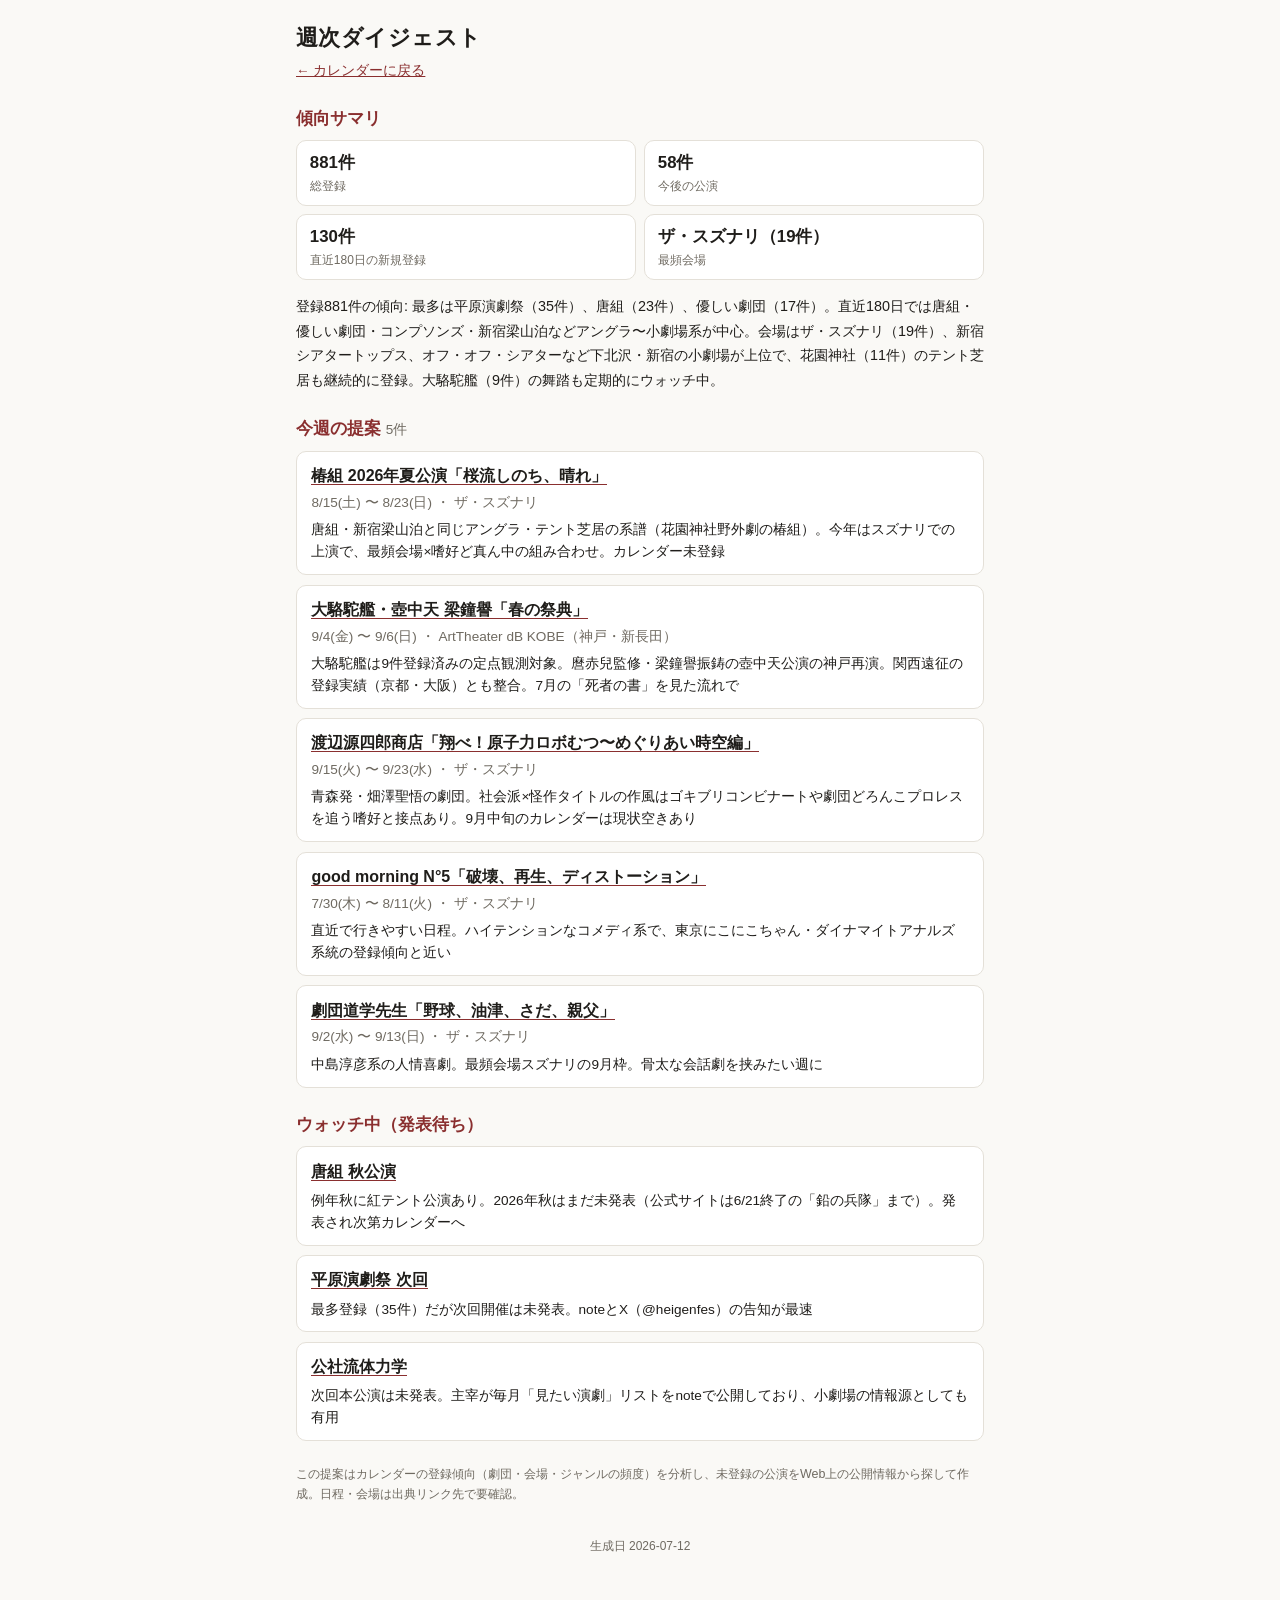
==== site/digest.html @ 4ccea57a "Add monthly grouping, maps links, company view, and first weekly digest - Upcoming list grouped by m" ====
<!DOCTYPE html>
<html lang="ja">
<head>
<meta charset="utf-8">
<meta name="viewport" content="width=device-width, initial-scale=1">
<title>週次ダイジェスト ・ 松田観劇カレンダー</title>
<link rel="stylesheet" href="assets/style.css">
</head>
<body>
<header>
  <h1>週次ダイジェスト</h1>
  <p class="subtitle"><a class="navlink" href="./">← カレンダーに戻る</a></p>
</header>

<main id="app">
  <p class="loading">読み込み中…</p>
</main>

<footer>
  <p id="meta"></p>
</footer>

<script src="assets/digest.js"></script>
</body>
</html>
---- site/assets/style.css ----
:root {
  --bg: #faf9f6;
  --fg: #1f1d1a;
  --muted: #6f6a61;
  --card: #ffffff;
  --border: #e4e0d8;
  --accent: #8a2f2f;
  --accent-soft: #f3e5e5;
}

@media (prefers-color-scheme: dark) {
  :root {
    --bg: #17161a;
    --fg: #eceae6;
    --muted: #9a958c;
    --card: #201f24;
    --border: #35333a;
    --accent: #d98d8d;
    --accent-soft: #3a2a2a;
  }
}

* { box-sizing: border-box; }

body {
  margin: 0 auto;
  max-width: 720px;
  padding: 1.25rem 1rem 3rem;
  background: var(--bg);
  color: var(--fg);
  font-family: "Hiragino Sans", "Hiragino Kaku Gothic ProN", "Noto Sans JP", sans-serif;
  line-height: 1.6;
}

header h1 {
  margin: 0;
  font-size: 1.4rem;
  letter-spacing: 0.02em;
}

.subtitle {
  margin: 0.25rem 0 1rem;
  color: var(--muted);
  font-size: 0.85rem;
}

.tabs {
  display: flex;
  gap: 0.5rem;
  margin-bottom: 0.75rem;
}

.tab {
  flex: 1;
  padding: 0.5rem 0.75rem;
  font-size: 0.95rem;
  border: 1px solid var(--border);
  border-radius: 8px;
  background: var(--card);
  color: var(--fg);
  cursor: pointer;
}

.tab.active {
  border-color: var(--accent);
  background: var(--accent-soft);
  font-weight: 600;
}

.toolbar { margin-bottom: 1rem; }

#search {
  width: 100%;
  padding: 0.55rem 0.75rem;
  font-size: 1rem;
  border: 1px solid var(--border);
  border-radius: 8px;
  background: var(--card);
  color: var(--fg);
}

h2.section {
  margin: 1.5rem 0 0.5rem;
  font-size: 1.05rem;
  color: var(--accent);
}

h3.month {
  margin: 1.1rem 0 0.45rem;
  font-size: 0.9rem;
  color: var(--muted);
  font-weight: 600;
  border-bottom: 1px solid var(--border);
  padding-bottom: 0.2rem;
}

h2.section .count {
  color: var(--muted);
  font-weight: normal;
  font-size: 0.85rem;
}

.card {
  background: var(--card);
  border: 1px solid var(--border);
  border-radius: 10px;
  padding: 0.7rem 0.9rem;
  margin-bottom: 0.6rem;
}

.card .title {
  font-weight: 600;
  font-size: 1rem;
}

.card .title a {
  color: inherit;
  text-decoration: none;
  border-bottom: 1px solid var(--accent);
}

.card .info {
  margin-top: 0.2rem;
  font-size: 0.85rem;
  color: var(--muted);
}

.badge {
  display: inline-block;
  margin-left: 0.5rem;
  padding: 0 0.45rem;
  font-size: 0.75rem;
  border-radius: 999px;
  background: var(--accent-soft);
  color: var(--accent);
  vertical-align: 0.1em;
}

.info .maploc {
  color: var(--muted);
  text-decoration: none;
  border-bottom: 1px dotted var(--muted);
}

.chip {
  display: inline-block;
  margin-left: 0.6rem;
  padding: 0 0.5rem;
  font-size: 0.75rem;
  border: 1px solid var(--border);
  border-radius: 999px;
  background: var(--bg);
  color: var(--muted);
  cursor: pointer;
}

.chip:hover {
  border-color: var(--accent);
  color: var(--accent);
}

.company-row {
  display: flex;
  justify-content: space-between;
  align-items: baseline;
  gap: 0.75rem;
  width: 100%;
  padding: 0.6rem 0.9rem;
  margin-bottom: 0.4rem;
  font-size: 0.95rem;
  text-align: left;
  border: 1px solid var(--border);
  border-radius: 10px;
  background: var(--card);
  color: var(--fg);
  cursor: pointer;
}

.company-row .name { font-weight: 600; }

.company-row .meta {
  color: var(--muted);
  font-size: 0.8rem;
  white-space: nowrap;
}

.company-head {
  display: flex;
  align-items: center;
  gap: 0.75rem;
  margin-top: 1rem;
}

.company-head h2 { margin: 0; font-size: 1.15rem; }

#back-companies {
  padding: 0.3rem 0.6rem;
  font-size: 0.8rem;
  border: 1px solid var(--border);
  border-radius: 8px;
  background: var(--card);
  color: var(--muted);
  cursor: pointer;
}

.navlink { color: var(--accent); }

.stats {
  display: flex;
  flex-wrap: wrap;
  gap: 0.5rem;
  margin-bottom: 0.75rem;
}

.stat {
  flex: 1 1 40%;
  display: flex;
  flex-direction: column;
  padding: 0.55rem 0.8rem;
  border: 1px solid var(--border);
  border-radius: 10px;
  background: var(--card);
}

.stat .v { font-weight: 700; font-size: 1.05rem; }
.stat .l { color: var(--muted); font-size: 0.75rem; }

.digest-text {
  font-size: 0.9rem;
  line-height: 1.7;
}

.card .reason {
  margin-top: 0.35rem;
  font-size: 0.85rem;
  line-height: 1.6;
}

.digest-notes {
  margin-top: 1.5rem;
  color: var(--muted);
  font-size: 0.78rem;
}

.empty, .loading {
  color: var(--muted);
  text-align: center;
  padding: 2rem 0;
}

footer {
  margin-top: 2rem;
  font-size: 0.75rem;
  color: var(--muted);
  text-align: center;
}
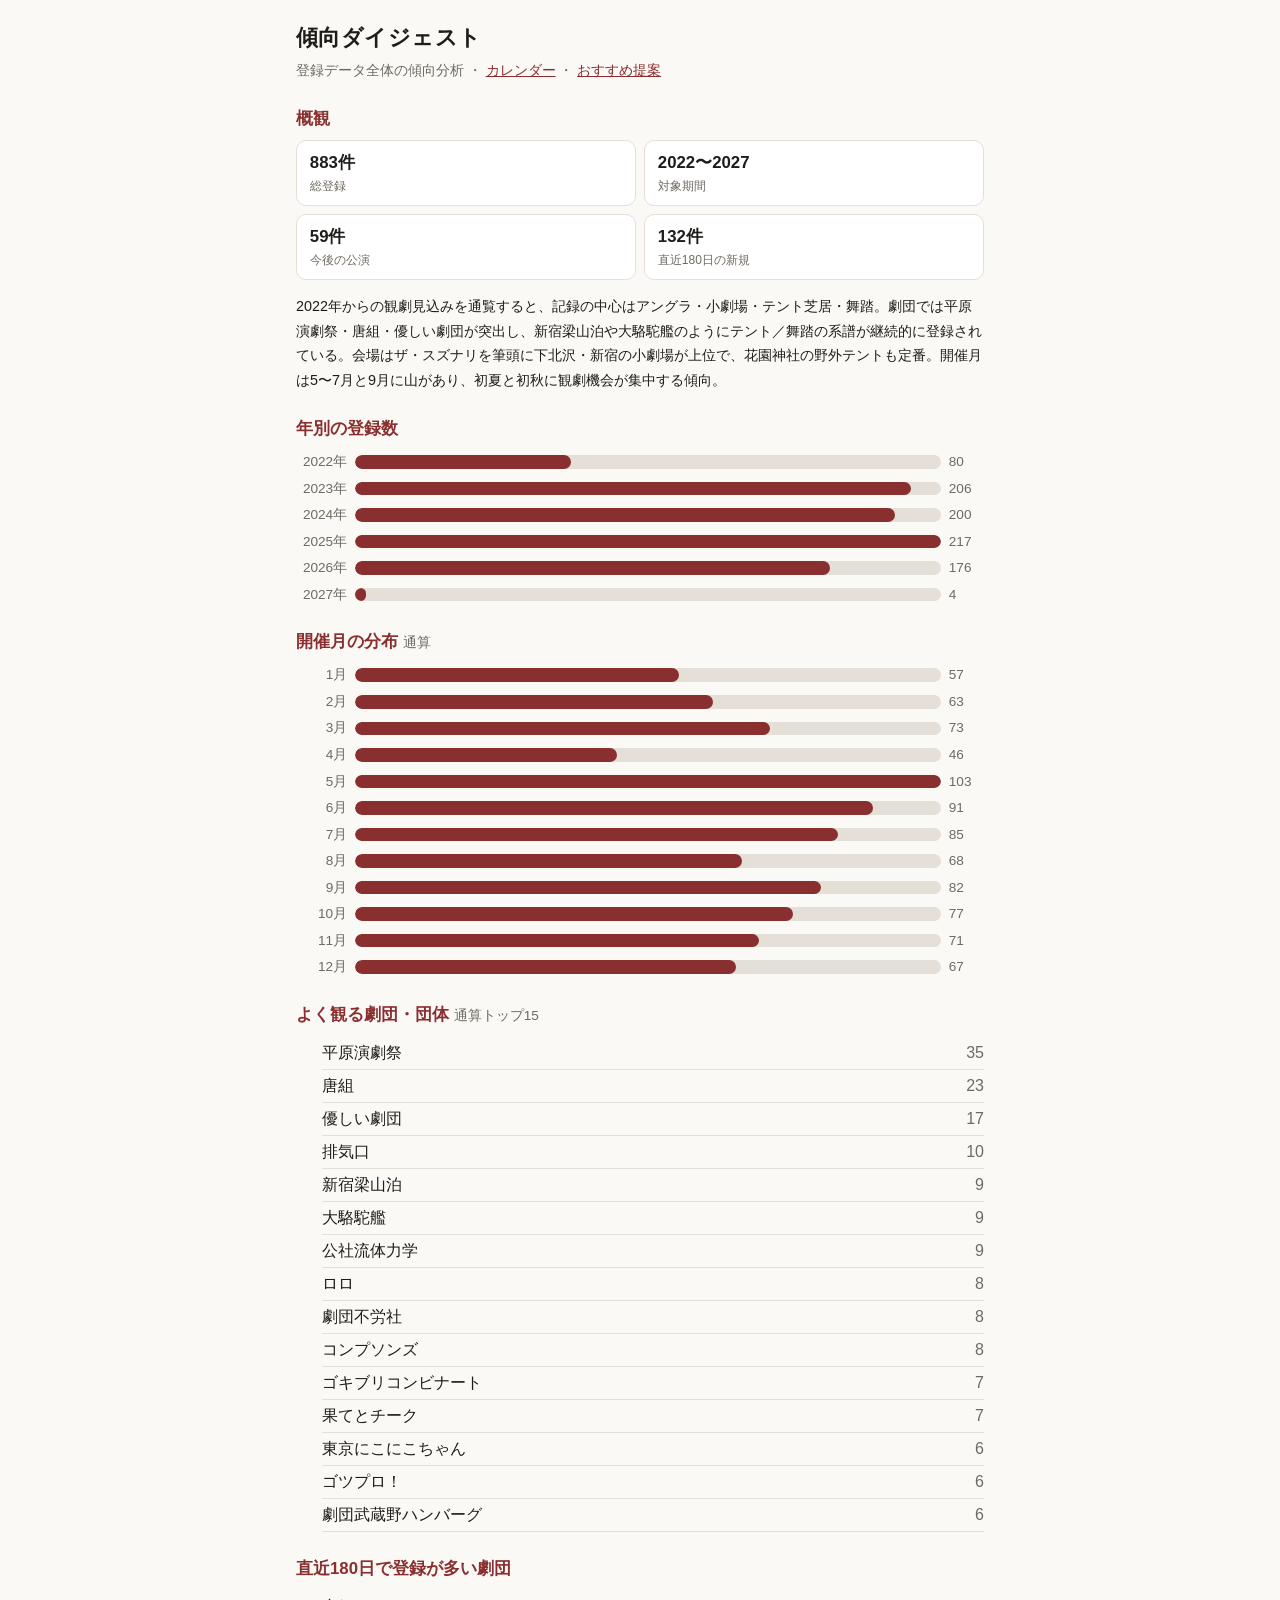
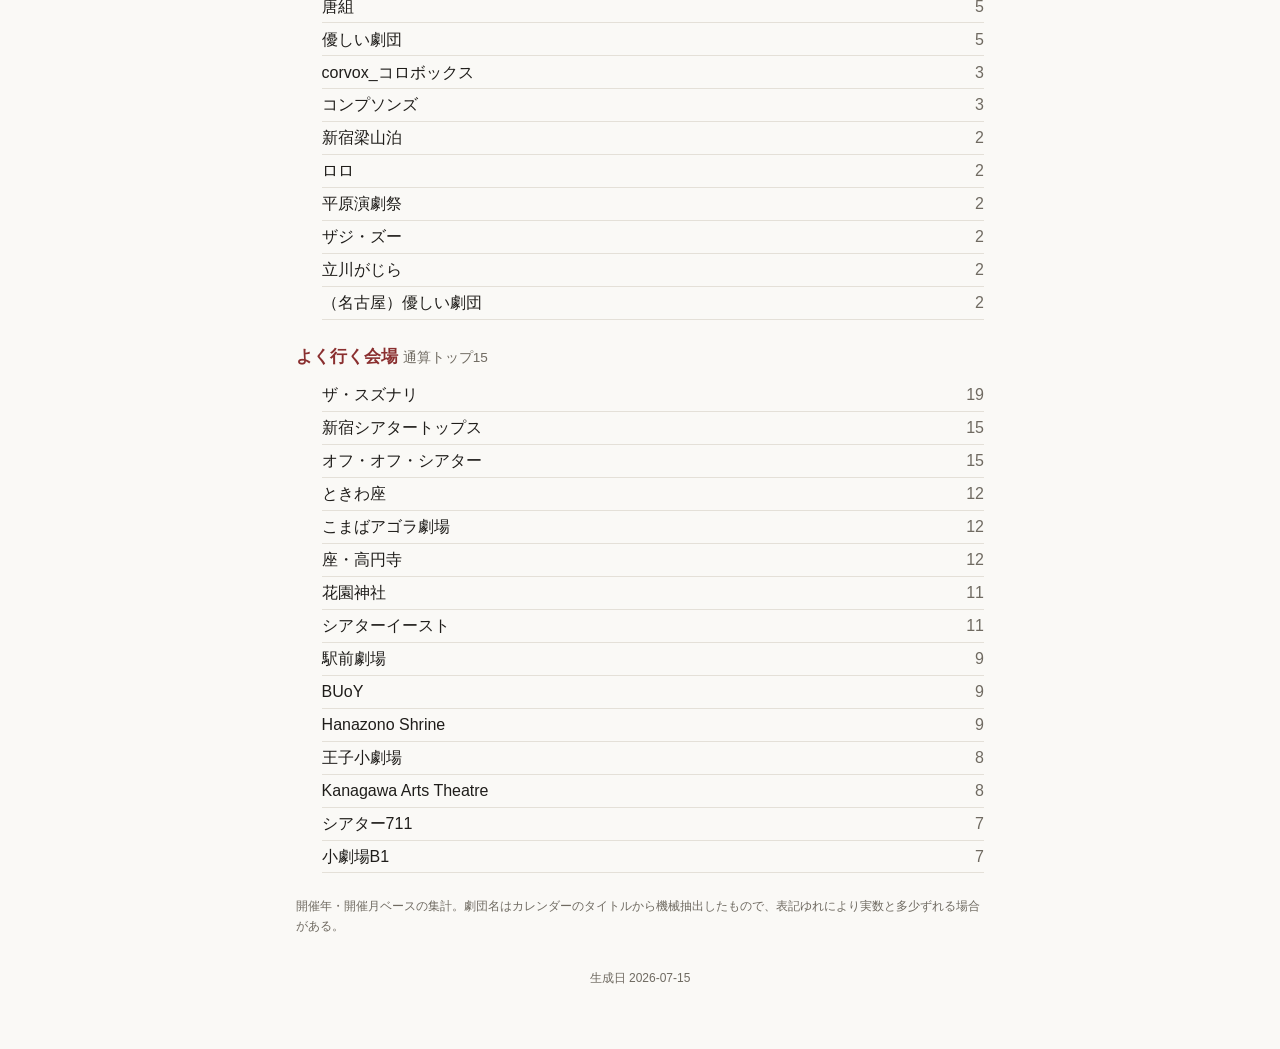
==== commit 8d8e3851: "Add date reverse-lookup; split digest (yearly trends) from proposals page - Calendar: date-range fil" ====
--- a/site/digest.html
+++ b/site/digest.html
@@ -3,13 +3,13 @@
 <head>
 <meta charset="utf-8">
 <meta name="viewport" content="width=device-width, initial-scale=1">
-<title>週次ダイジェスト ・ 松田観劇カレンダー</title>
+<title>傾向ダイジェスト ・ 松田観劇カレンダー</title>
 <link rel="stylesheet" href="assets/style.css">
 </head>
 <body>
 <header>
-  <h1>週次ダイジェスト</h1>
-  <p class="subtitle"><a class="navlink" href="./">← カレンダーに戻る</a></p>
+  <h1>傾向ダイジェスト</h1>
+  <p class="subtitle">登録データ全体の傾向分析 ・ <a class="navlink" href="./">カレンダー</a> ・ <a class="navlink" href="proposals.html">おすすめ提案</a></p>
 </header>
 
 <main id="app">
--- a/site/assets/style.css
+++ b/site/assets/style.css
@@ -69,6 +69,41 @@
 
 .toolbar { margin-bottom: 1rem; }
 
+.datefilter {
+  display: flex;
+  align-items: center;
+  gap: 0.4rem;
+  margin-top: 0.5rem;
+  flex-wrap: wrap;
+}
+
+.datelabel {
+  color: var(--muted);
+  font-size: 0.8rem;
+}
+
+.datesep { color: var(--muted); }
+
+.datefilter input[type="date"] {
+  padding: 0.35rem 0.5rem;
+  font-size: 0.9rem;
+  border: 1px solid var(--border);
+  border-radius: 8px;
+  background: var(--card);
+  color: var(--fg);
+  font-family: inherit;
+}
+
+#date-clear {
+  padding: 0.3rem 0.6rem;
+  font-size: 0.8rem;
+  border: 1px solid var(--border);
+  border-radius: 8px;
+  background: var(--card);
+  color: var(--muted);
+  cursor: pointer;
+}
+
 #search {
   width: 100%;
   padding: 0.55rem 0.75rem;
@@ -242,6 +277,65 @@
   font-size: 0.78rem;
 }
 
+.bars {
+  display: flex;
+  flex-direction: column;
+  gap: 0.3rem;
+  margin-bottom: 0.5rem;
+}
+
+.bar-row {
+  display: flex;
+  align-items: center;
+  gap: 0.5rem;
+  font-size: 0.85rem;
+}
+
+.bar-label {
+  flex: 0 0 3.2rem;
+  color: var(--muted);
+  text-align: right;
+}
+
+.bar-track {
+  flex: 1;
+  height: 0.85rem;
+  background: var(--border);
+  border-radius: 999px;
+  overflow: hidden;
+}
+
+.bar-fill {
+  display: block;
+  height: 100%;
+  background: var(--accent);
+  border-radius: 999px;
+}
+
+.bar-val {
+  flex: 0 0 2.2rem;
+  color: var(--muted);
+  font-variant-numeric: tabular-nums;
+}
+
+.ranklist {
+  margin: 0 0 0.5rem;
+  padding-left: 1.6rem;
+}
+
+.ranklist li {
+  display: flex;
+  justify-content: space-between;
+  gap: 0.75rem;
+  padding: 0.2rem 0;
+  border-bottom: 1px solid var(--border);
+}
+
+.ranklist .rk-count {
+  color: var(--muted);
+  font-variant-numeric: tabular-nums;
+}
+
 .empty, .loading {
   color: var(--muted);
   text-align: center;
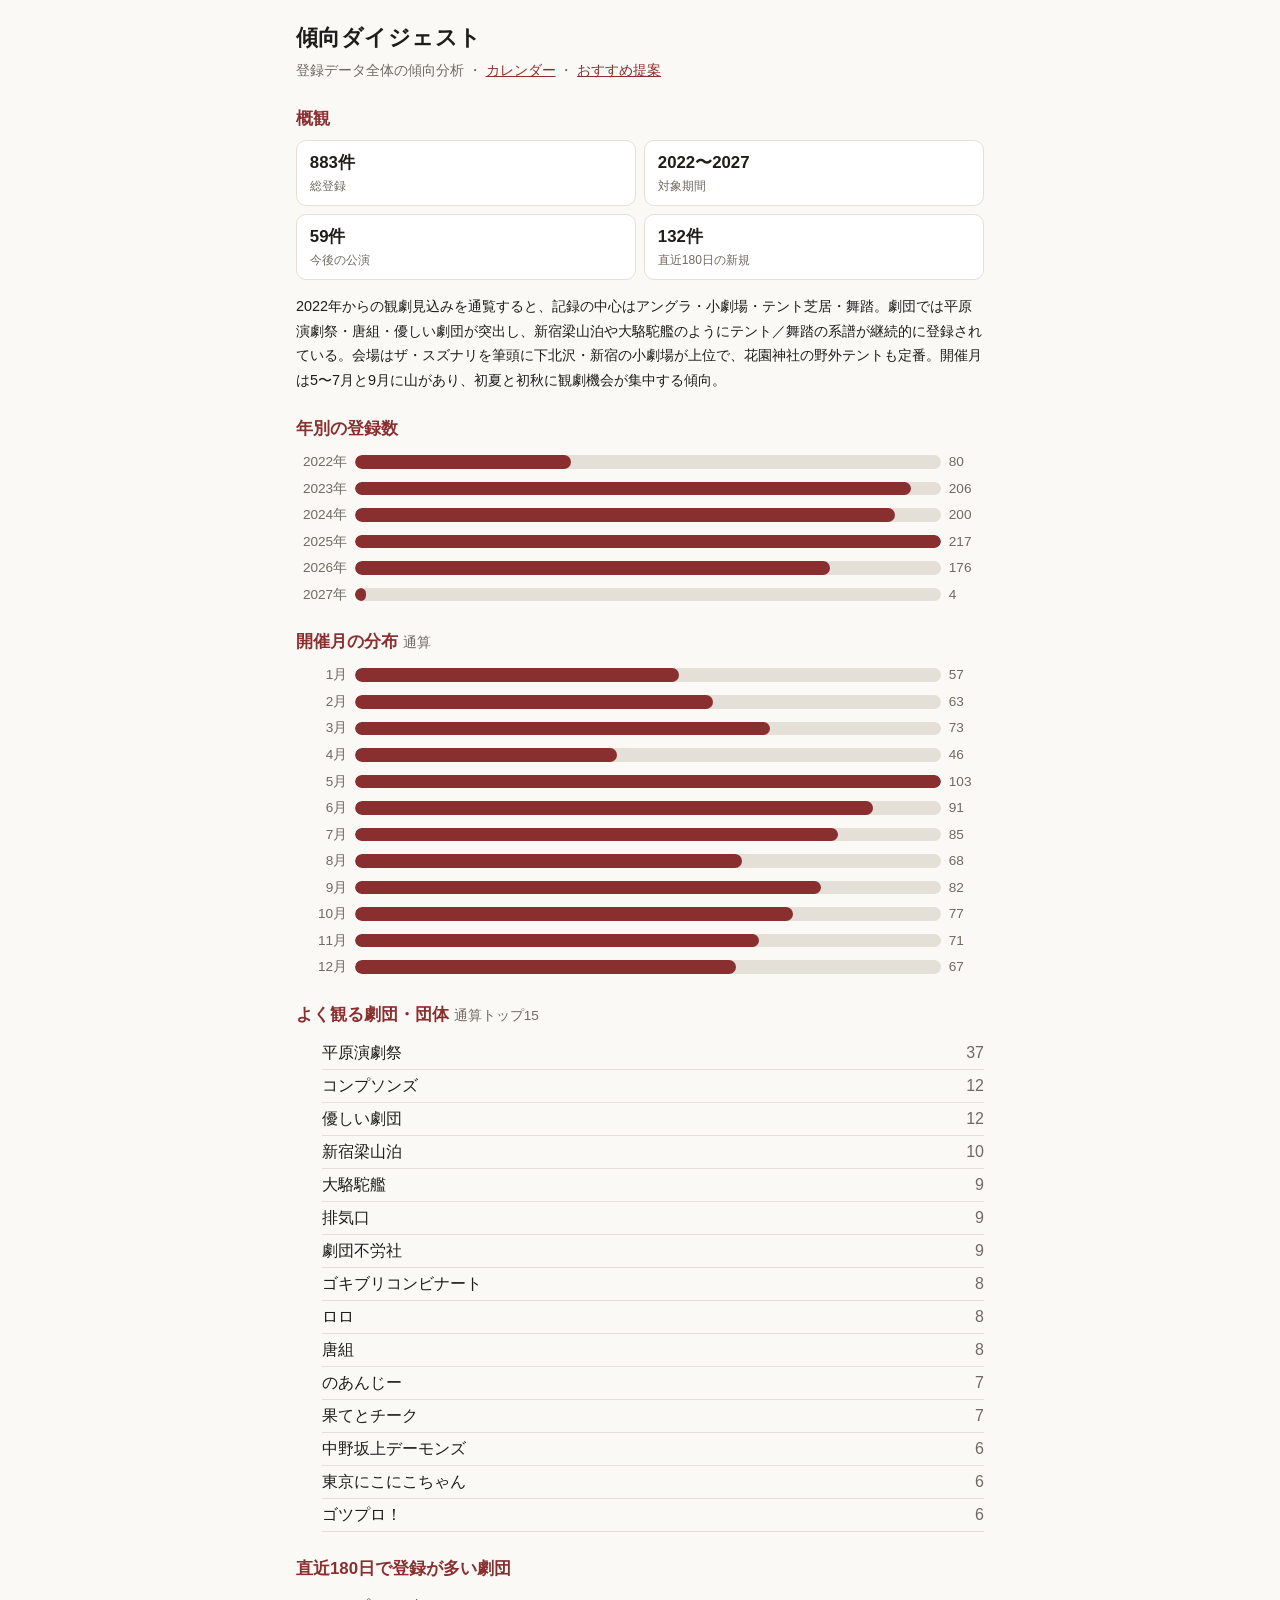
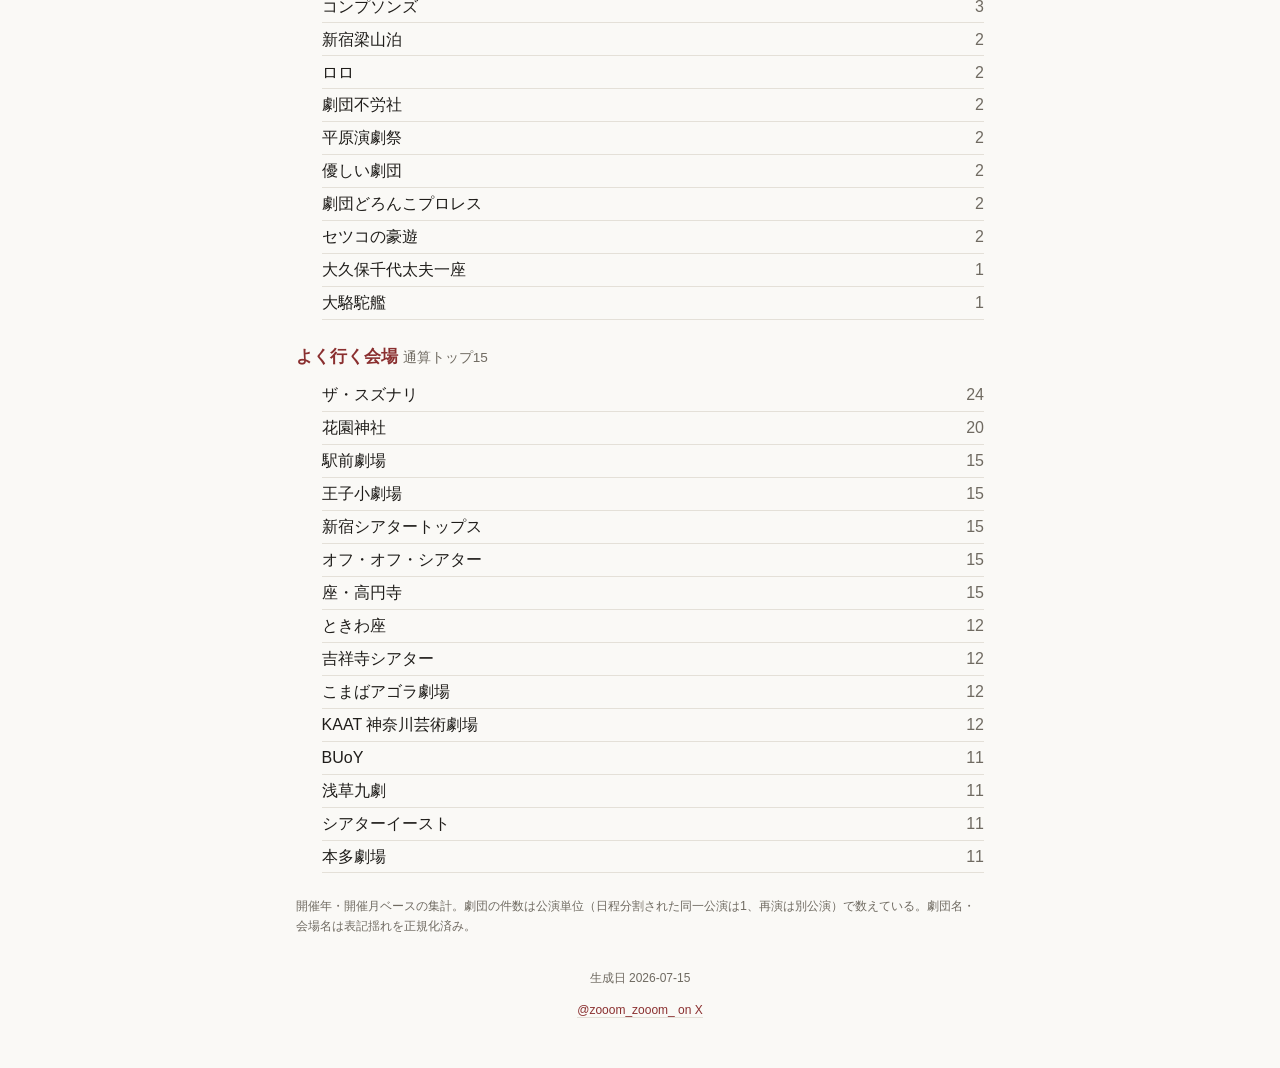
==== commit 3599f042: "Add X profile link to the footer of all pages Co-Authored-By: Claude Opus 4.8 <noreply@anthropic.com" ====
--- a/site/digest.html
+++ b/site/digest.html
@@ -18,6 +18,7 @@
 
 <footer>
   <p id="meta"></p>
+  <p class="foot-link"><a href="https://x.com/zooom_zooom_" target="_blank" rel="noopener">@zooom_zooom_ on X</a></p>
 </footer>
 
 <script src="assets/digest.js"></script>
--- a/site/assets/style.css
+++ b/site/assets/style.css
@@ -38,6 +38,17 @@
   letter-spacing: 0.02em;
 }
 
+.lead {
+  margin: 0.4rem 0 0.5rem;
+  font-size: 0.9rem;
+  line-height: 1.7;
+}
+
+.lead a {
+  color: var(--accent);
+  word-break: break-all;
+}
+
 .subtitle {
   margin: 0.25rem 0 1rem;
   color: var(--muted);
@@ -102,6 +113,42 @@
   background: var(--card);
   color: var(--muted);
   cursor: pointer;
+}
+
+.months {
+  display: flex;
+  align-items: center;
+  gap: 0.5rem;
+  margin-top: 0.45rem;
+  flex-wrap: wrap;
+}
+
+.month-btns {
+  display: flex;
+  gap: 0.25rem;
+  flex-wrap: wrap;
+  flex: 1;
+}
+
+.month-btn {
+  flex: 1 0 auto;
+  min-width: 2.6rem;
+  padding: 0.3rem 0.4rem;
+  font-size: 0.8rem;
+  border: 1px solid var(--border);
+  border-radius: 8px;
+  background: var(--card);
+  color: var(--fg);
+  cursor: pointer;
+}
+
+.month-btn:hover { border-color: var(--accent); }
+
+.month-btn.active {
+  border-color: var(--accent);
+  background: var(--accent-soft);
+  color: var(--accent);
+  font-weight: 600;
 }
 
 #search {
@@ -228,6 +275,31 @@
 
 .company-head h2 { margin: 0; font-size: 1.15rem; }
 
+.overview {
+  margin: 0.6rem 0 0.25rem;
+  padding: 0.7rem 0.9rem;
+  border: 1px solid var(--border);
+  border-left: 3px solid var(--accent);
+  border-radius: 8px;
+  background: var(--card);
+}
+
+.overview p {
+  margin: 0;
+  font-size: 0.9rem;
+  line-height: 1.7;
+}
+
+.ov-meta {
+  margin-top: 0.4rem;
+  display: flex;
+  gap: 0.75rem;
+  font-size: 0.75rem;
+}
+
+.ov-src { color: var(--accent); }
+.ov-date { color: var(--muted); }
+
 #back-companies {
   padding: 0.3rem 0.6rem;
   font-size: 0.8rem;
@@ -348,3 +420,13 @@
   color: var(--muted);
   text-align: center;
 }
+
+.foot-link {
+  margin: 0.4rem 0 0;
+}
+
+.foot-link a {
+  color: var(--accent);
+  text-decoration: none;
+  border-bottom: 1px solid var(--border);
+}
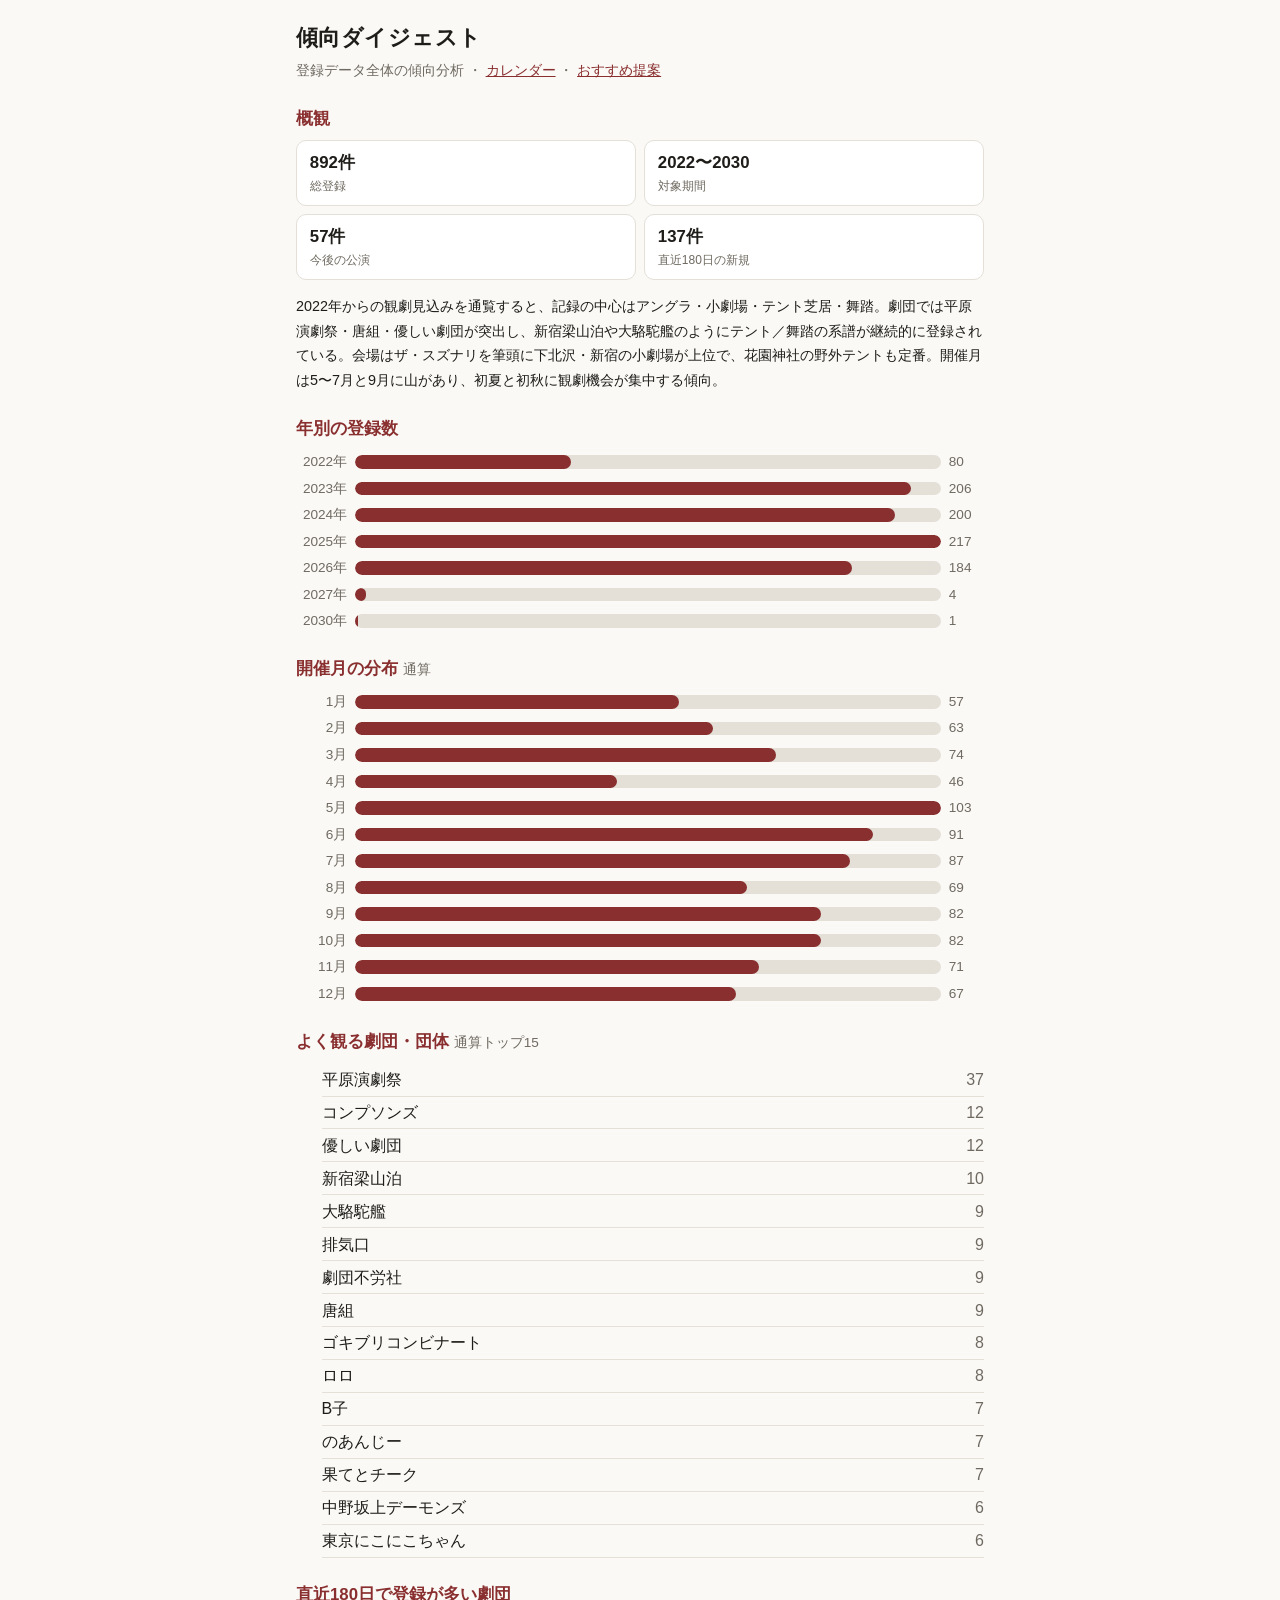
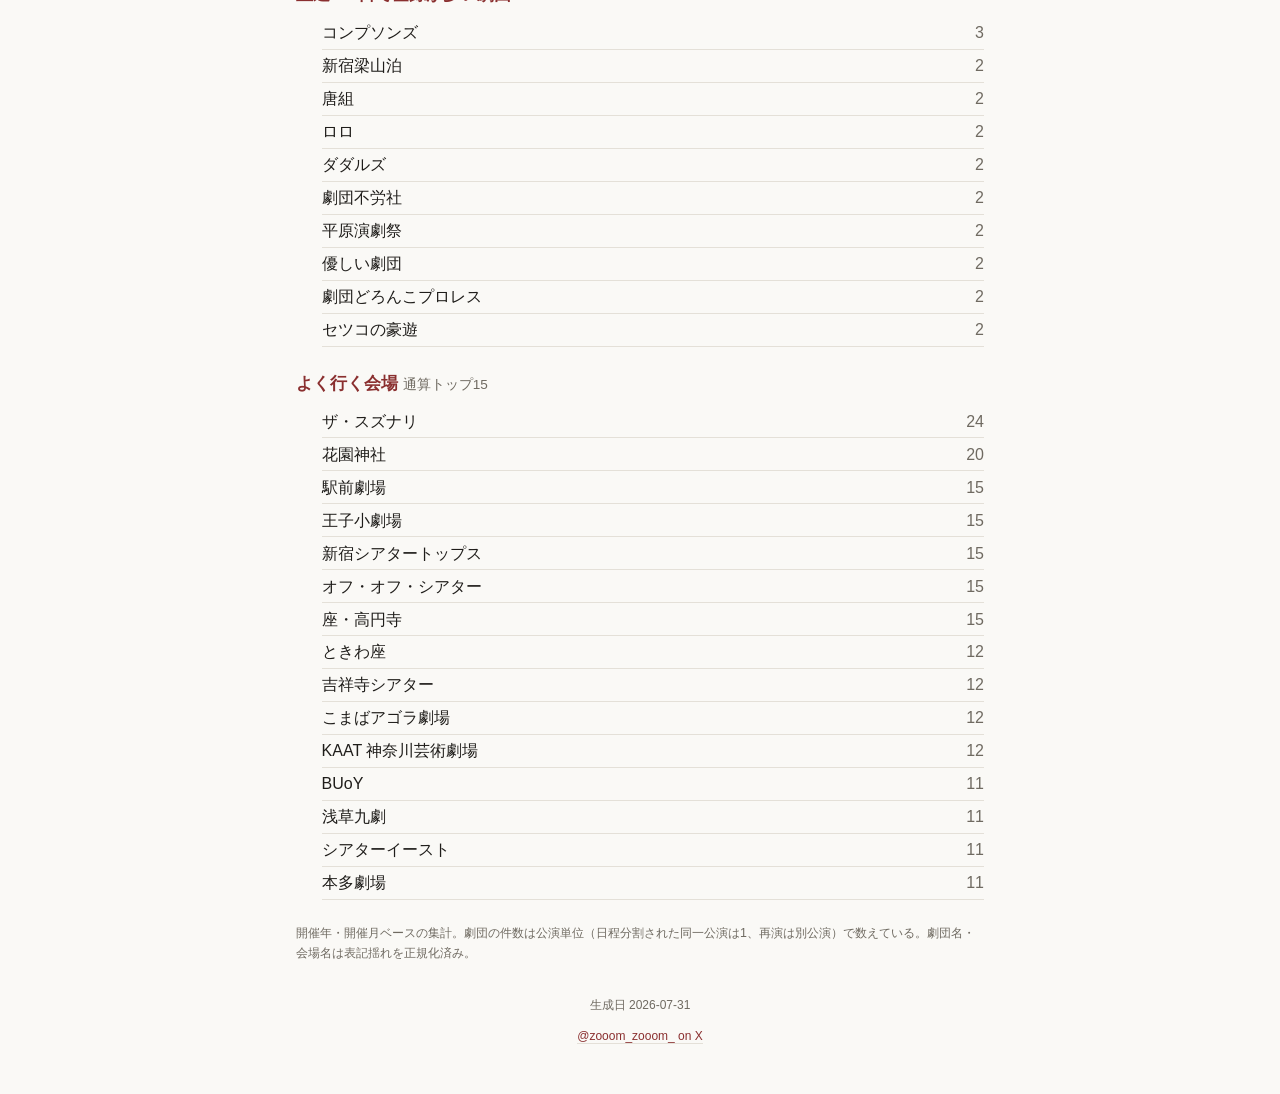
==== commit 4b4ef162: "Make the site an installable, offline-capable PWA - Add manifest.json (standalone display, red-tent " ====
--- a/site/digest.html
+++ b/site/digest.html
@@ -5,6 +5,11 @@
 <meta name="viewport" content="width=device-width, initial-scale=1">
 <title>傾向ダイジェスト ・ 松田観劇カレンダー</title>
 <link rel="stylesheet" href="assets/style.css">
+<link rel="manifest" href="manifest.json">
+<meta name="theme-color" content="#8a2f2f">
+<link rel="apple-touch-icon" href="assets/icons/apple-touch-icon.png">
+<link rel="icon" type="image/png" sizes="32x32" href="assets/icons/favicon-32.png">
+<script src="assets/register-sw.js" defer></script>
 </head>
 <body>
 <header>
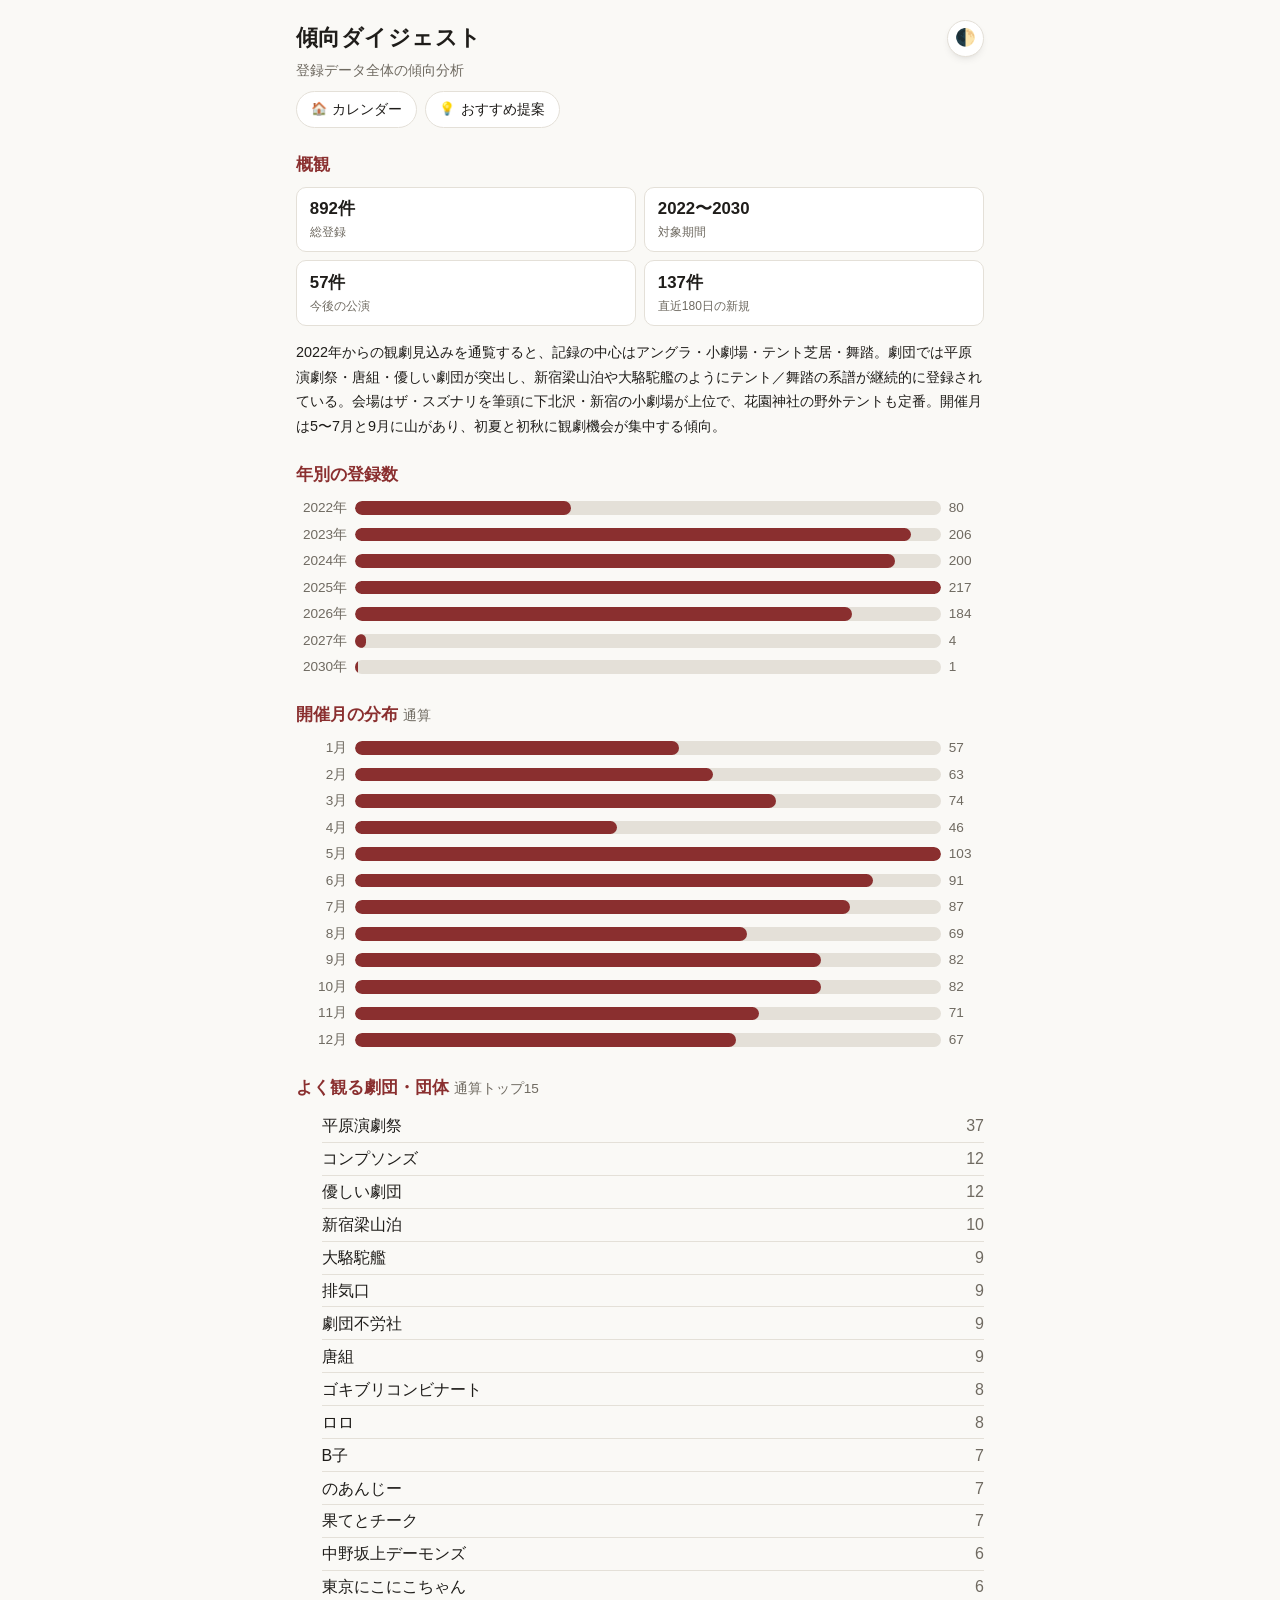
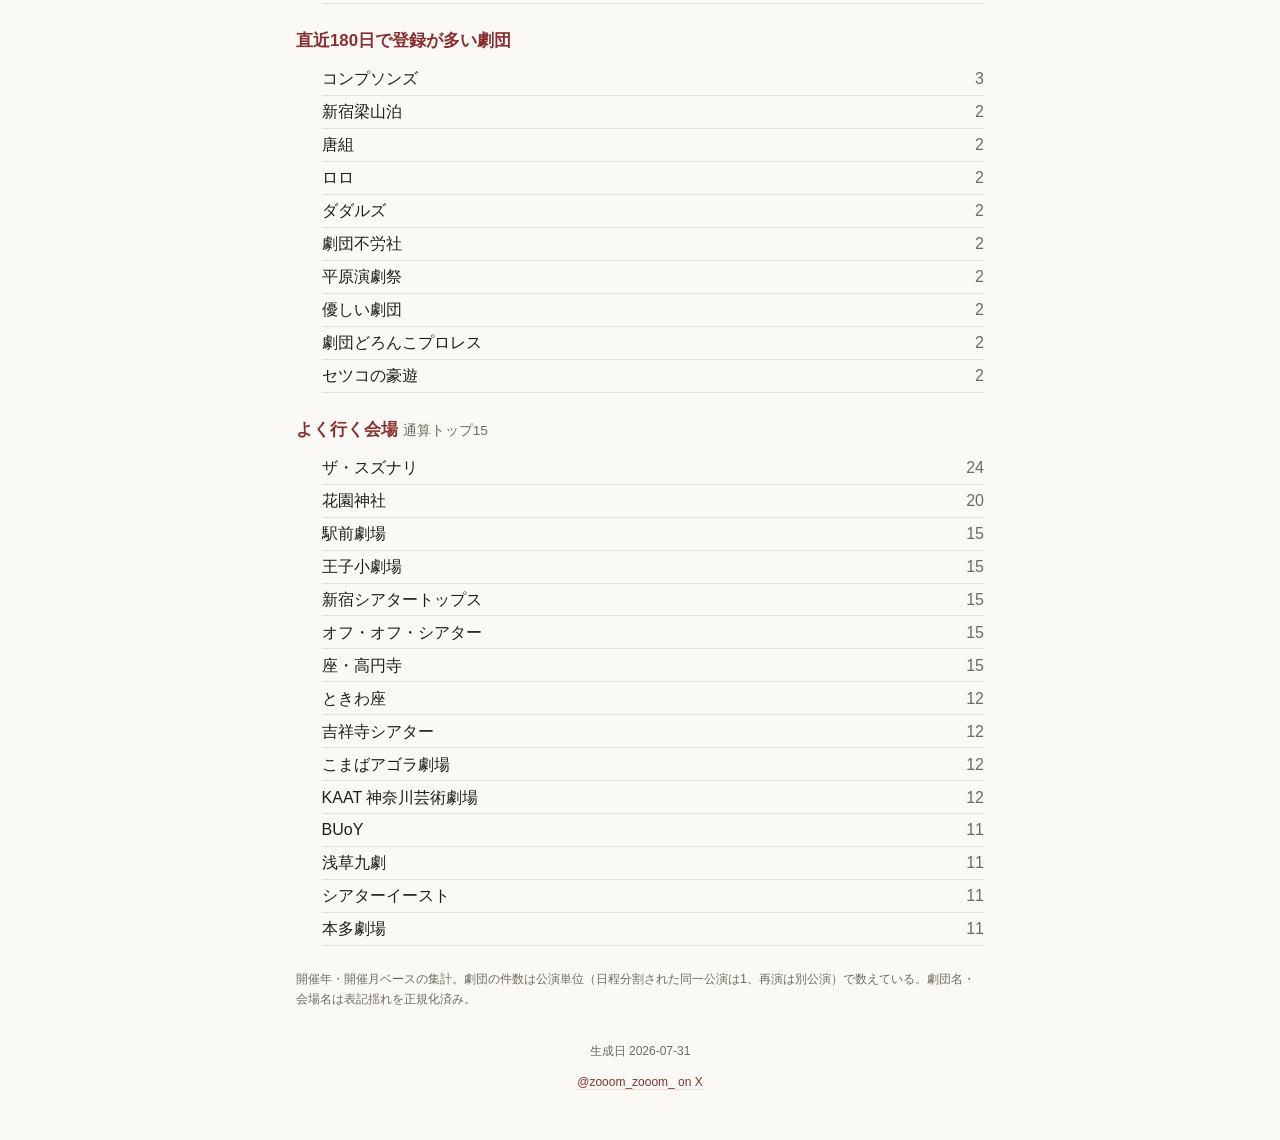
==== commit c018518c: "Add venue tab, this-week quick filter, theme toggle; restyle nav links - New "会場別" tab mirrors 劇団別 (" ====
--- a/site/digest.html
+++ b/site/digest.html
@@ -4,17 +4,24 @@
 <meta charset="utf-8">
 <meta name="viewport" content="width=device-width, initial-scale=1">
 <title>傾向ダイジェスト ・ 松田観劇カレンダー</title>
+<script>(function(){try{var t=localStorage.getItem('kangeki-theme');if(t==='light'||t==='dark')document.documentElement.dataset.theme=t;}catch(e){}})();</script>
 <link rel="stylesheet" href="assets/style.css">
 <link rel="manifest" href="manifest.json">
 <meta name="theme-color" content="#8a2f2f">
 <link rel="apple-touch-icon" href="assets/icons/apple-touch-icon.png">
 <link rel="icon" type="image/png" sizes="32x32" href="assets/icons/favicon-32.png">
 <script src="assets/register-sw.js" defer></script>
+<script src="assets/theme.js" defer></script>
 </head>
 <body>
 <header>
+  <button id="theme-toggle" class="theme-toggle" type="button"></button>
   <h1>傾向ダイジェスト</h1>
-  <p class="subtitle">登録データ全体の傾向分析 ・ <a class="navlink" href="./">カレンダー</a> ・ <a class="navlink" href="proposals.html">おすすめ提案</a></p>
+  <p class="subtitle">登録データ全体の傾向分析</p>
+  <nav class="page-links">
+    <a class="page-link" href="./"><span class="pl-icon">🏠</span>カレンダー</a>
+    <a class="page-link" href="proposals.html"><span class="pl-icon">💡</span>おすすめ提案</a>
+  </nav>
 </header>
 
 <main id="app">
--- a/site/assets/style.css
+++ b/site/assets/style.css
@@ -6,6 +6,7 @@
   --border: #e4e0d8;
   --accent: #8a2f2f;
   --accent-soft: #f3e5e5;
+  --soon: #b26a1f;
 }
 
 @media (prefers-color-scheme: dark) {
@@ -17,7 +18,31 @@
     --border: #35333a;
     --accent: #d98d8d;
     --accent-soft: #3a2a2a;
+    --soon: #d9a24a;
   }
+}
+
+/* 手動テーマ切替（theme.js）: data-theme が付くと端末設定より優先される */
+:root[data-theme="dark"] {
+  --bg: #17161a;
+  --fg: #eceae6;
+  --muted: #9a958c;
+  --card: #201f24;
+  --border: #35333a;
+  --accent: #d98d8d;
+  --accent-soft: #3a2a2a;
+  --soon: #d9a24a;
+}
+
+:root[data-theme="light"] {
+  --bg: #faf9f6;
+  --fg: #1f1d1a;
+  --muted: #6f6a61;
+  --card: #ffffff;
+  --border: #e4e0d8;
+  --accent: #8a2f2f;
+  --accent-soft: #f3e5e5;
+  --soon: #b26a1f;
 }
 
 * { box-sizing: border-box; }
@@ -32,12 +57,39 @@
   line-height: 1.6;
 }
 
+header {
+  position: relative;
+  padding-right: 2.7rem;
+}
+
 header h1 {
   margin: 0;
   font-size: 1.4rem;
   letter-spacing: 0.02em;
 }
 
+.theme-toggle {
+  position: absolute;
+  top: 0;
+  right: 0;
+  width: 2.3rem;
+  height: 2.3rem;
+  border-radius: 50%;
+  border: 1px solid var(--border);
+  background: var(--card);
+  color: var(--fg);
+  font-size: 1.05rem;
+  line-height: 1;
+  cursor: pointer;
+  box-shadow: 0 4px 12px -8px rgba(0, 0, 0, 0.45);
+  transition: border-color 0.15s ease, transform 0.15s ease;
+}
+
+.theme-toggle:hover {
+  border-color: var(--accent);
+  transform: scale(1.05);
+}
+
 .lead {
   margin: 0.4rem 0 0.5rem;
   font-size: 0.9rem;
@@ -50,35 +102,132 @@
 }
 
 .subtitle {
-  margin: 0.25rem 0 1rem;
-  color: var(--muted);
-  font-size: 0.85rem;
+  margin: 0.25rem 0 0.6rem;
+  color: var(--muted);
+  font-size: 0.85rem;
+}
+
+.page-links {
+  display: flex;
+  gap: 0.5rem;
+  flex-wrap: wrap;
+  margin: 0 0 1rem;
+}
+
+.page-link {
+  display: inline-flex;
+  align-items: center;
+  gap: 0.35rem;
+  padding: 0.4rem 0.85rem;
+  font-size: 0.85rem;
+  font-weight: 500;
+  border: 1px solid var(--border);
+  border-radius: 999px;
+  background: var(--card);
+  color: var(--fg);
+  text-decoration: none;
+  transition: border-color 0.15s ease, background 0.15s ease, color 0.15s ease, transform 0.15s ease;
+}
+
+.page-link:hover {
+  border-color: var(--accent);
+  background: var(--accent-soft);
+  color: var(--accent);
+  transform: translateY(-1px);
+}
+
+.pl-icon {
+  font-size: 0.95em;
+  line-height: 1;
+}
+
+/* スクロール追従するタブ＋検索バー */
+.sticky-bar {
+  position: sticky;
+  top: 0;
+  z-index: 20;
+  margin: 0 -1rem 0.6rem;
+  padding: 0.55rem 1rem 0.5rem;
+  background: color-mix(in srgb, var(--bg) 88%, transparent);
+  backdrop-filter: saturate(140%) blur(8px);
+  -webkit-backdrop-filter: saturate(140%) blur(8px);
+  border-bottom: 1px solid transparent;
+  transition: border-color 0.2s ease, box-shadow 0.2s ease;
+}
+
+.sticky-bar.stuck {
+  border-bottom-color: var(--border);
+  box-shadow: 0 4px 14px -10px rgba(0, 0, 0, 0.5);
 }
 
 .tabs {
   display: flex;
-  gap: 0.5rem;
-  margin-bottom: 0.75rem;
-}
+  gap: 0.4rem;
+  margin-bottom: 0.5rem;
+  overflow-x: auto;
+  -webkit-overflow-scrolling: touch;
+  scrollbar-width: none;
+}
+
+.tabs::-webkit-scrollbar { display: none; }
 
 .tab {
-  flex: 1;
-  padding: 0.5rem 0.75rem;
-  font-size: 0.95rem;
-  border: 1px solid var(--border);
-  border-radius: 8px;
-  background: var(--card);
-  color: var(--fg);
-  cursor: pointer;
-}
+  flex: 1 0 auto;
+  min-width: 4.6rem;
+  padding: 0.5rem 0.6rem;
+  font-size: 0.92rem;
+  white-space: nowrap;
+  border: 1px solid var(--border);
+  border-radius: 999px;
+  background: var(--card);
+  color: var(--fg);
+  cursor: pointer;
+  transition: border-color 0.15s ease, background 0.15s ease, color 0.15s ease;
+}
+
+.tab:hover { border-color: var(--accent); }
 
 .tab.active {
   border-color: var(--accent);
   background: var(--accent-soft);
+  color: var(--accent);
   font-weight: 600;
 }
 
-.toolbar { margin-bottom: 1rem; }
+/* 日程フィルタの開閉 */
+.filter-disclosure {
+  margin-bottom: 1rem;
+  border: 1px solid var(--border);
+  border-radius: 10px;
+  background: var(--card);
+}
+
+.filter-disclosure > summary {
+  padding: 0.55rem 0.9rem;
+  font-size: 0.85rem;
+  color: var(--muted);
+  cursor: pointer;
+  list-style: none;
+  display: flex;
+  align-items: center;
+  gap: 0.4rem;
+}
+
+.filter-disclosure > summary::-webkit-details-marker { display: none; }
+
+.filter-disclosure > summary::before {
+  content: "▾";
+  transition: transform 0.15s ease;
+  display: inline-block;
+}
+
+.filter-disclosure[open] > summary::before { transform: rotate(180deg); }
+
+.filter-disclosure[open] > summary { color: var(--accent); }
+
+.filter-body {
+  padding: 0 0.9rem 0.8rem;
+}
 
 .datefilter {
   display: flex;
@@ -183,12 +332,27 @@
 }
 
 .card {
-  background: var(--card);
-  border: 1px solid var(--border);
+  position: relative;
+  background: var(--card);
+  border: 1px solid var(--border);
+  border-left: 3px solid var(--border);
   border-radius: 10px;
   padding: 0.7rem 0.9rem;
   margin-bottom: 0.6rem;
-}
+  transition: transform 0.12s ease, box-shadow 0.12s ease, border-color 0.12s ease;
+}
+
+@media (hover: hover) {
+  .card:hover {
+    transform: translateY(-1px);
+    box-shadow: 0 6px 18px -12px rgba(0, 0, 0, 0.55);
+    border-color: color-mix(in srgb, var(--accent) 45%, var(--border));
+  }
+}
+
+/* 開催状態で左の色帯を変える */
+.card.status-ongoing { border-left-color: var(--accent); }
+.card.status-soon { border-left-color: var(--soon); }
 
 .card .title {
   font-weight: 600;
@@ -216,6 +380,17 @@
   background: var(--accent-soft);
   color: var(--accent);
   vertical-align: 0.1em;
+}
+
+/* 開催中は塗り、まもなく開幕はアンバーで強調 */
+.status-ongoing .badge {
+  background: #9e2b2b;
+  color: #fff;
+}
+
+.status-soon .badge {
+  background: color-mix(in srgb, var(--soon) 18%, transparent);
+  color: var(--soon);
 }
 
 .info .maploc {
@@ -414,6 +589,74 @@
   padding: 2rem 0;
 }
 
+/* 当月ボタンの目印（未選択でも枠でわかる） */
+.month-btn.current {
+  border-color: color-mix(in srgb, var(--accent) 55%, var(--border));
+  font-weight: 600;
+}
+
+.month-btn.current.active { font-weight: 700; }
+
+.month-btn.week-btn {
+  flex: 0 0 auto;
+  min-width: 3.6rem;
+  font-weight: 600;
+  color: var(--accent);
+  border-color: color-mix(in srgb, var(--accent) 45%, var(--border));
+}
+
+.month-btn.week-btn.active {
+  color: var(--fg);
+}
+
+/* 上へ戻る FAB */
+#to-top {
+  position: fixed;
+  right: max(1rem, env(safe-area-inset-right));
+  bottom: max(1rem, env(safe-area-inset-bottom));
+  z-index: 30;
+  width: 2.9rem;
+  height: 2.9rem;
+  border-radius: 50%;
+  border: 1px solid var(--border);
+  background: var(--card);
+  color: var(--accent);
+  font-size: 1.15rem;
+  line-height: 1;
+  cursor: pointer;
+  box-shadow: 0 6px 20px -8px rgba(0, 0, 0, 0.5);
+  opacity: 0;
+  pointer-events: none;
+  transform: translateY(8px);
+  transition: opacity 0.18s ease, transform 0.18s ease;
+}
+
+#to-top.show {
+  opacity: 1;
+  pointer-events: auto;
+  transform: translateY(0);
+}
+
+/* 検索結果の見出し */
+.result-note {
+  margin: 0.25rem 0 0.75rem;
+  font-size: 0.85rem;
+  color: var(--muted);
+}
+
+.result-note b { color: var(--fg); }
+
+/* キーボード操作時のフォーカス可視化 */
+:focus-visible {
+  outline: 2px solid var(--accent);
+  outline-offset: 2px;
+  border-radius: 6px;
+}
+
+@media (prefers-reduced-motion: reduce) {
+  * { transition: none !important; }
+}
+
 footer {
   margin-top: 2rem;
   font-size: 0.75rem;
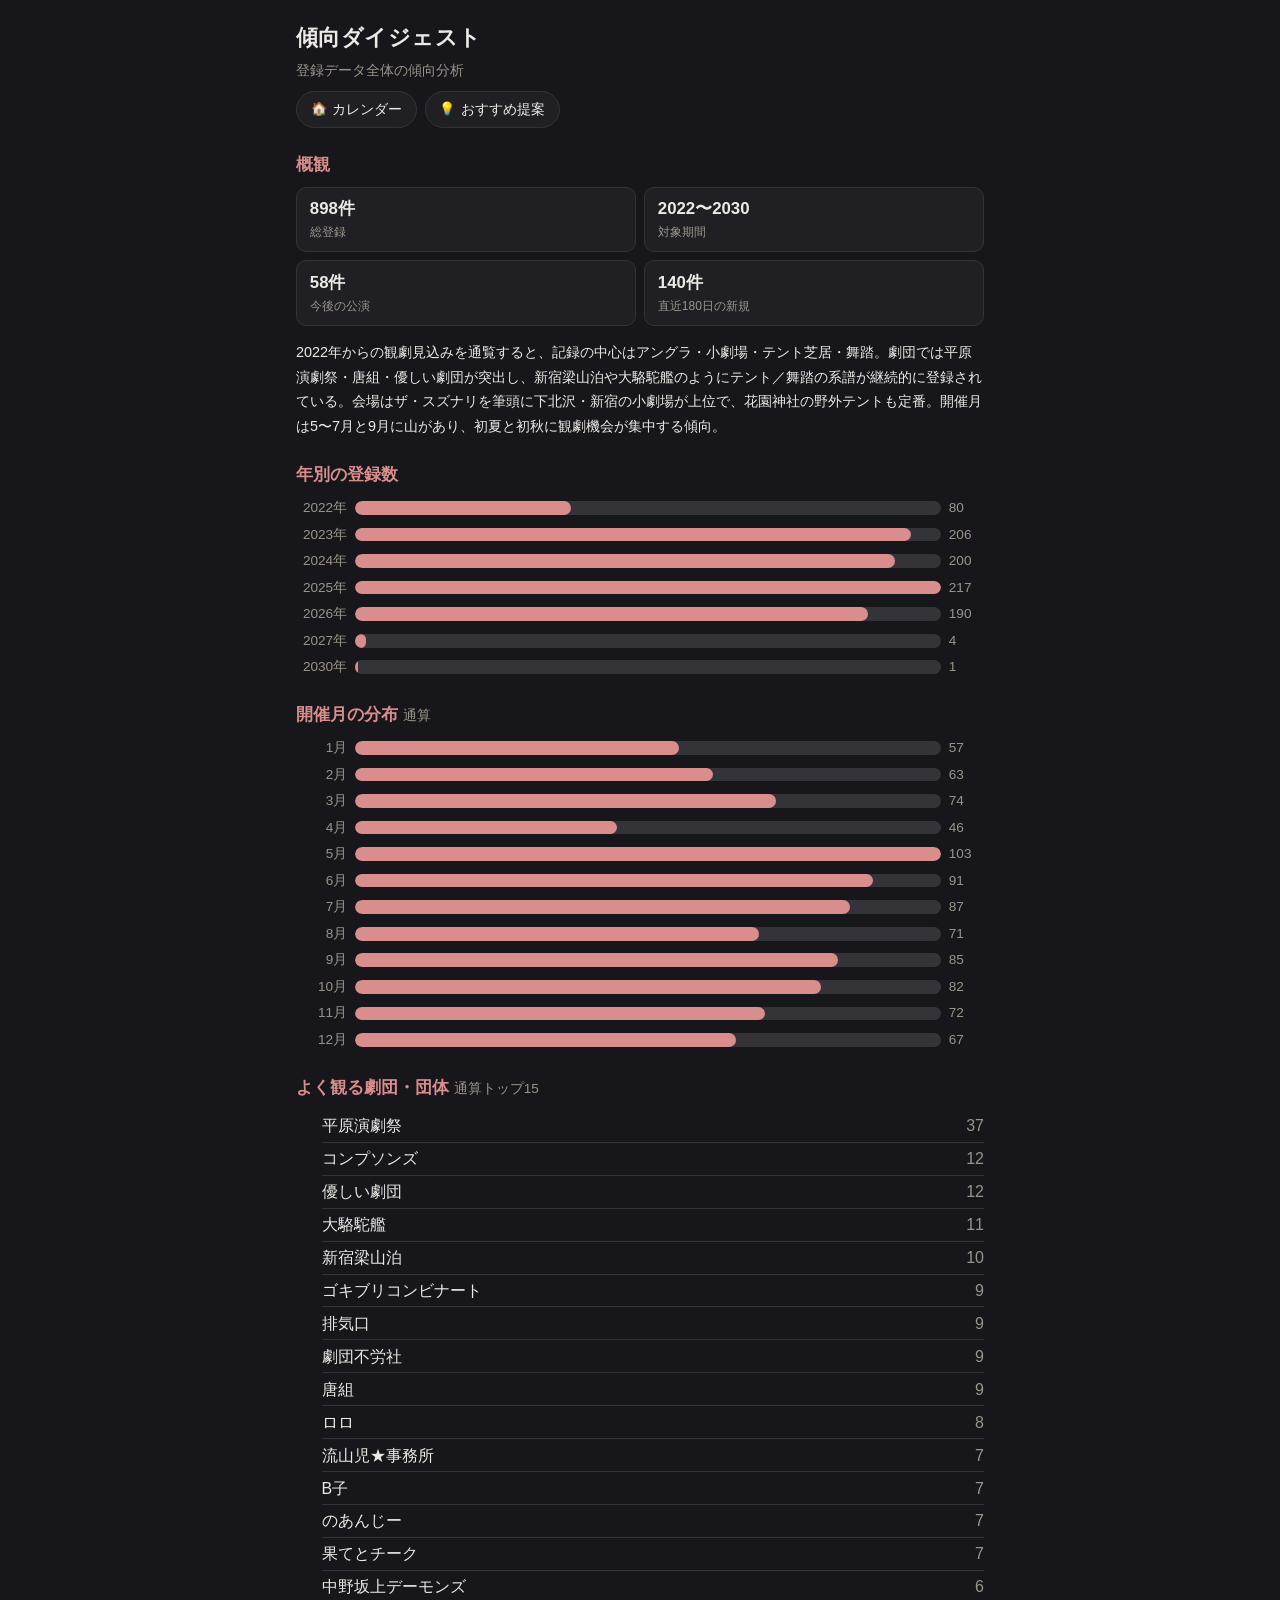
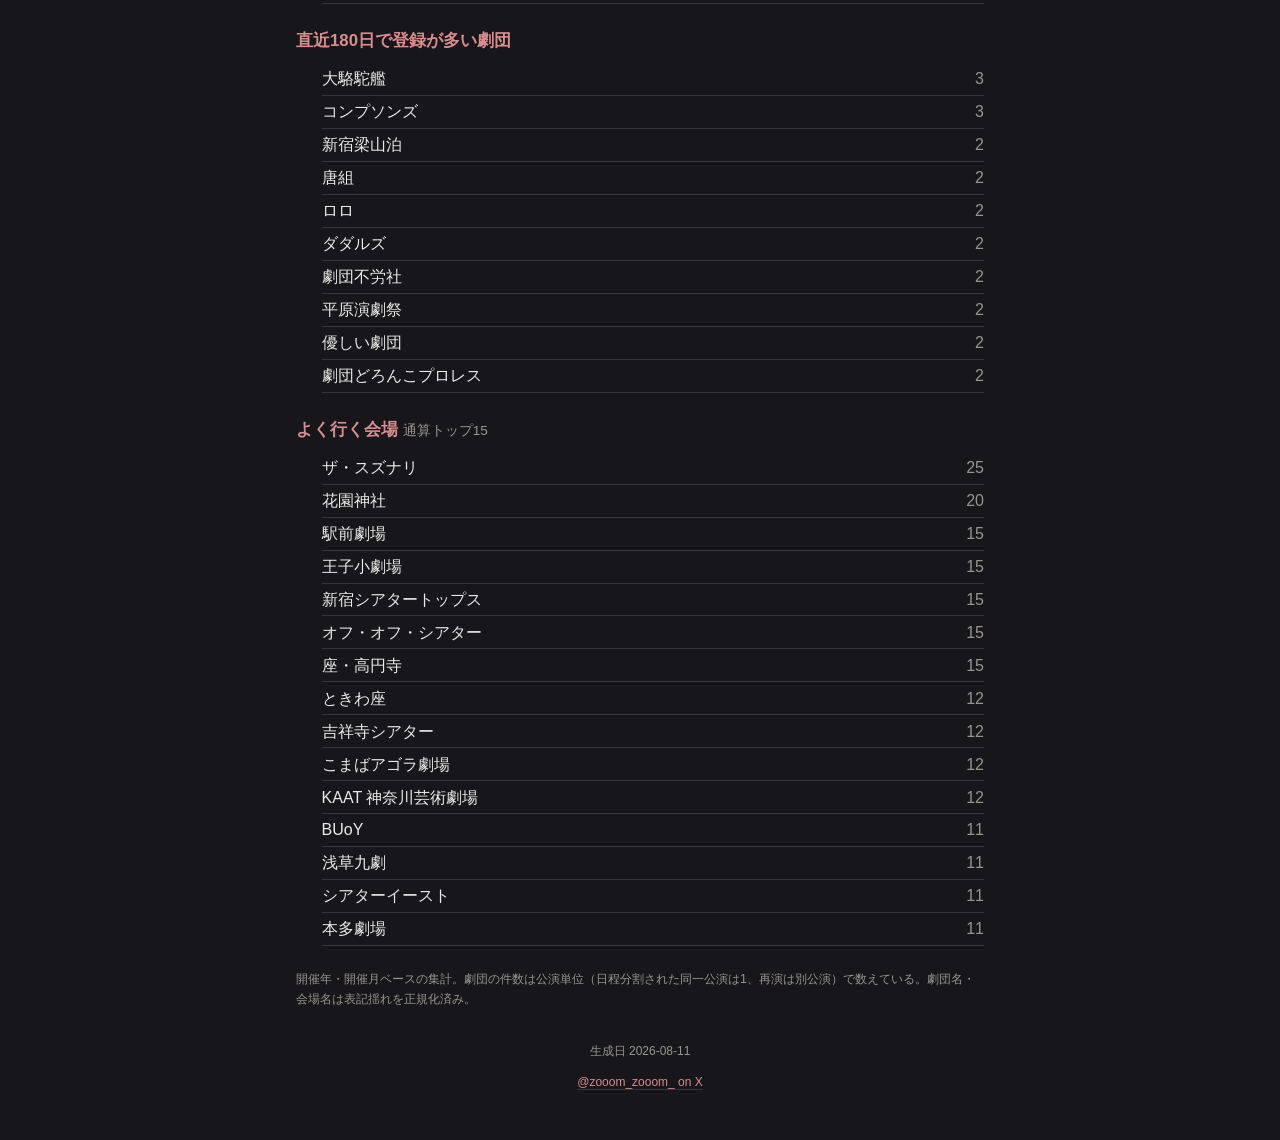
==== commit 10c31c1d: "Remove light mode; process proposals and adopt immediate-backfill rule - Drop the manual theme toggl" ====
--- a/site/digest.html
+++ b/site/digest.html
@@ -4,18 +4,15 @@
 <meta charset="utf-8">
 <meta name="viewport" content="width=device-width, initial-scale=1">
 <title>傾向ダイジェスト ・ 松田観劇カレンダー</title>
-<script>(function(){try{var t=localStorage.getItem('kangeki-theme');if(t==='light'||t==='dark')document.documentElement.dataset.theme=t;}catch(e){}})();</script>
 <link rel="stylesheet" href="assets/style.css">
 <link rel="manifest" href="manifest.json">
 <meta name="theme-color" content="#8a2f2f">
 <link rel="apple-touch-icon" href="assets/icons/apple-touch-icon.png">
 <link rel="icon" type="image/png" sizes="32x32" href="assets/icons/favicon-32.png">
 <script src="assets/register-sw.js" defer></script>
-<script src="assets/theme.js" defer></script>
 </head>
 <body>
 <header>
-  <button id="theme-toggle" class="theme-toggle" type="button"></button>
   <h1>傾向ダイジェスト</h1>
   <p class="subtitle">登録データ全体の傾向分析</p>
   <nav class="page-links">
--- a/site/assets/style.css
+++ b/site/assets/style.css
@@ -1,29 +1,5 @@
+/* サイトは常時ダーク表示固定（ライトモードは意図的に廃止済み） */
 :root {
-  --bg: #faf9f6;
-  --fg: #1f1d1a;
-  --muted: #6f6a61;
-  --card: #ffffff;
-  --border: #e4e0d8;
-  --accent: #8a2f2f;
-  --accent-soft: #f3e5e5;
-  --soon: #b26a1f;
-}
-
-@media (prefers-color-scheme: dark) {
-  :root {
-    --bg: #17161a;
-    --fg: #eceae6;
-    --muted: #9a958c;
-    --card: #201f24;
-    --border: #35333a;
-    --accent: #d98d8d;
-    --accent-soft: #3a2a2a;
-    --soon: #d9a24a;
-  }
-}
-
-/* 手動テーマ切替（theme.js）: data-theme が付くと端末設定より優先される */
-:root[data-theme="dark"] {
   --bg: #17161a;
   --fg: #eceae6;
   --muted: #9a958c;
@@ -34,17 +10,6 @@
   --soon: #d9a24a;
 }
 
-:root[data-theme="light"] {
-  --bg: #faf9f6;
-  --fg: #1f1d1a;
-  --muted: #6f6a61;
-  --card: #ffffff;
-  --border: #e4e0d8;
-  --accent: #8a2f2f;
-  --accent-soft: #f3e5e5;
-  --soon: #b26a1f;
-}
-
 * { box-sizing: border-box; }
 
 body {
@@ -57,37 +22,10 @@
   line-height: 1.6;
 }
 
-header {
-  position: relative;
-  padding-right: 2.7rem;
-}
-
 header h1 {
   margin: 0;
   font-size: 1.4rem;
   letter-spacing: 0.02em;
-}
-
-.theme-toggle {
-  position: absolute;
-  top: 0;
-  right: 0;
-  width: 2.3rem;
-  height: 2.3rem;
-  border-radius: 50%;
-  border: 1px solid var(--border);
-  background: var(--card);
-  color: var(--fg);
-  font-size: 1.05rem;
-  line-height: 1;
-  cursor: pointer;
-  box-shadow: 0 4px 12px -8px rgba(0, 0, 0, 0.45);
-  transition: border-color 0.15s ease, transform 0.15s ease;
-}
-
-.theme-toggle:hover {
-  border-color: var(--accent);
-  transform: scale(1.05);
 }
 
 .lead {
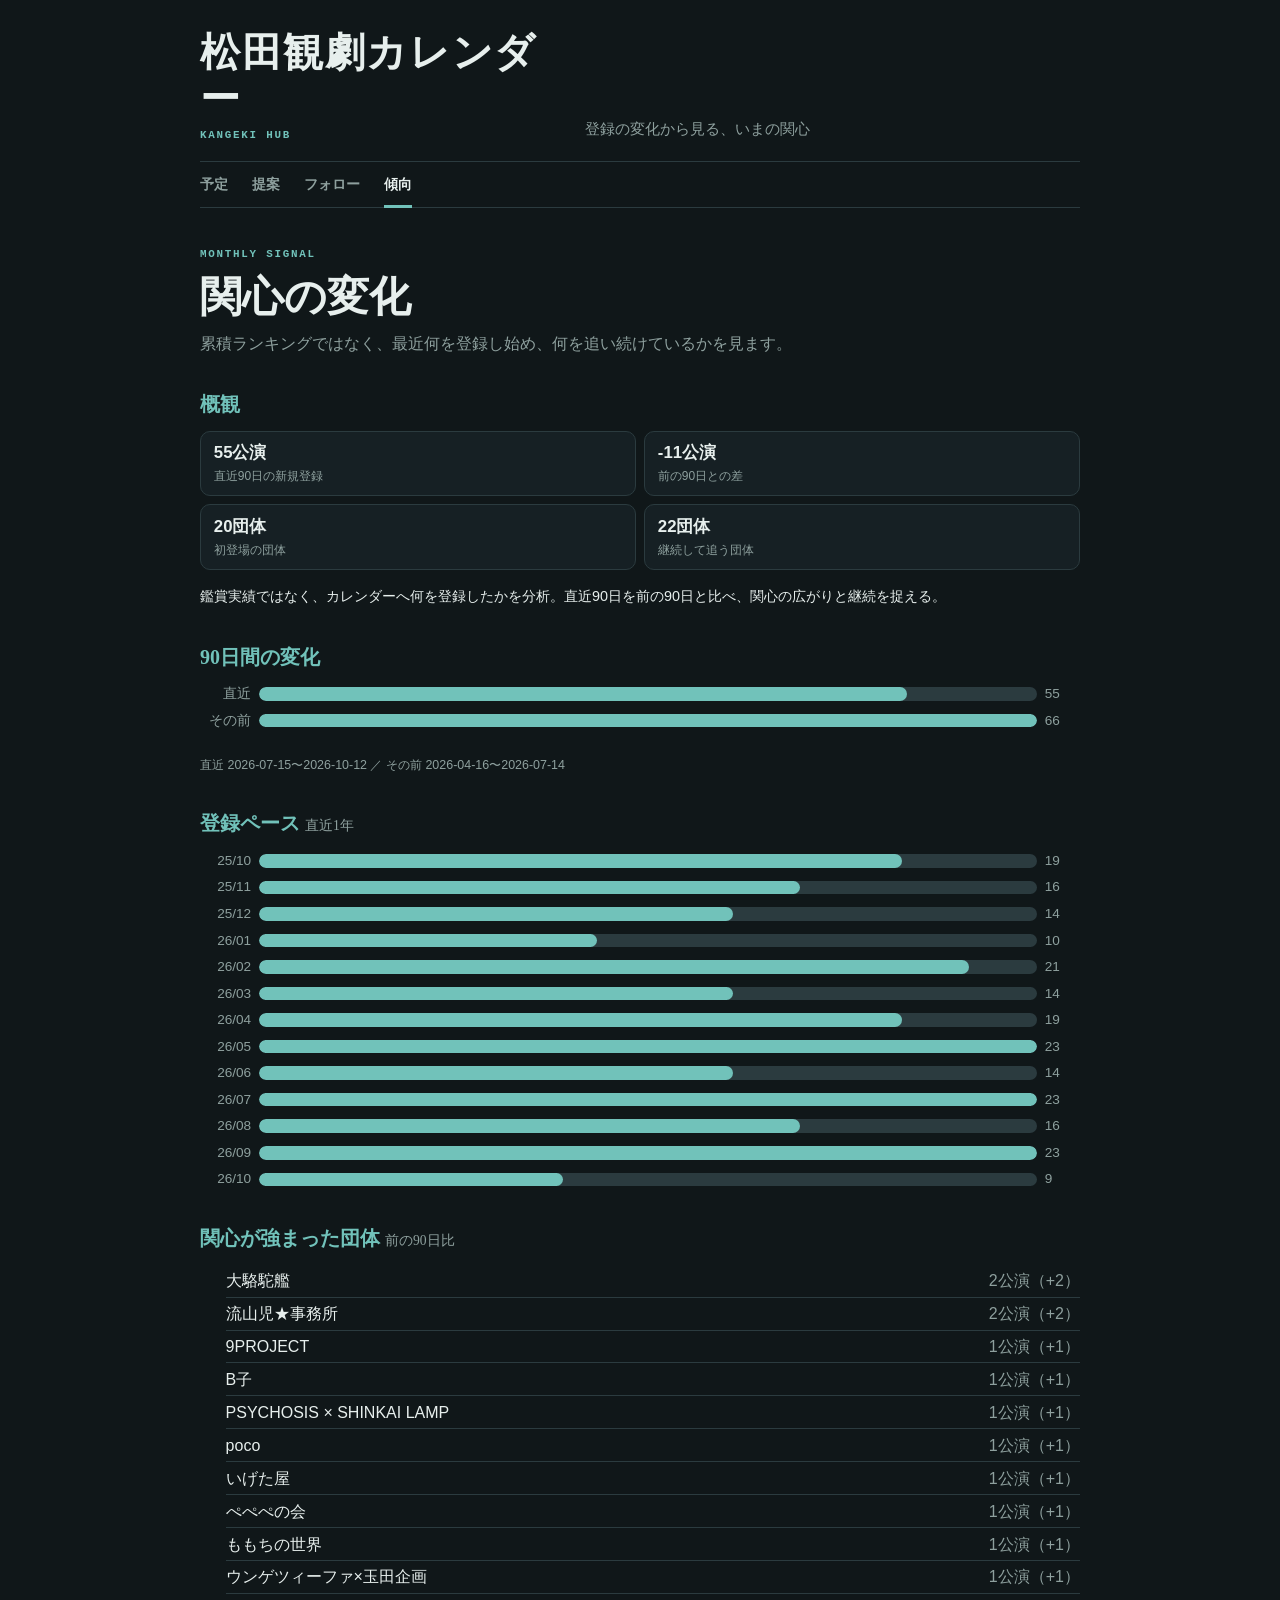
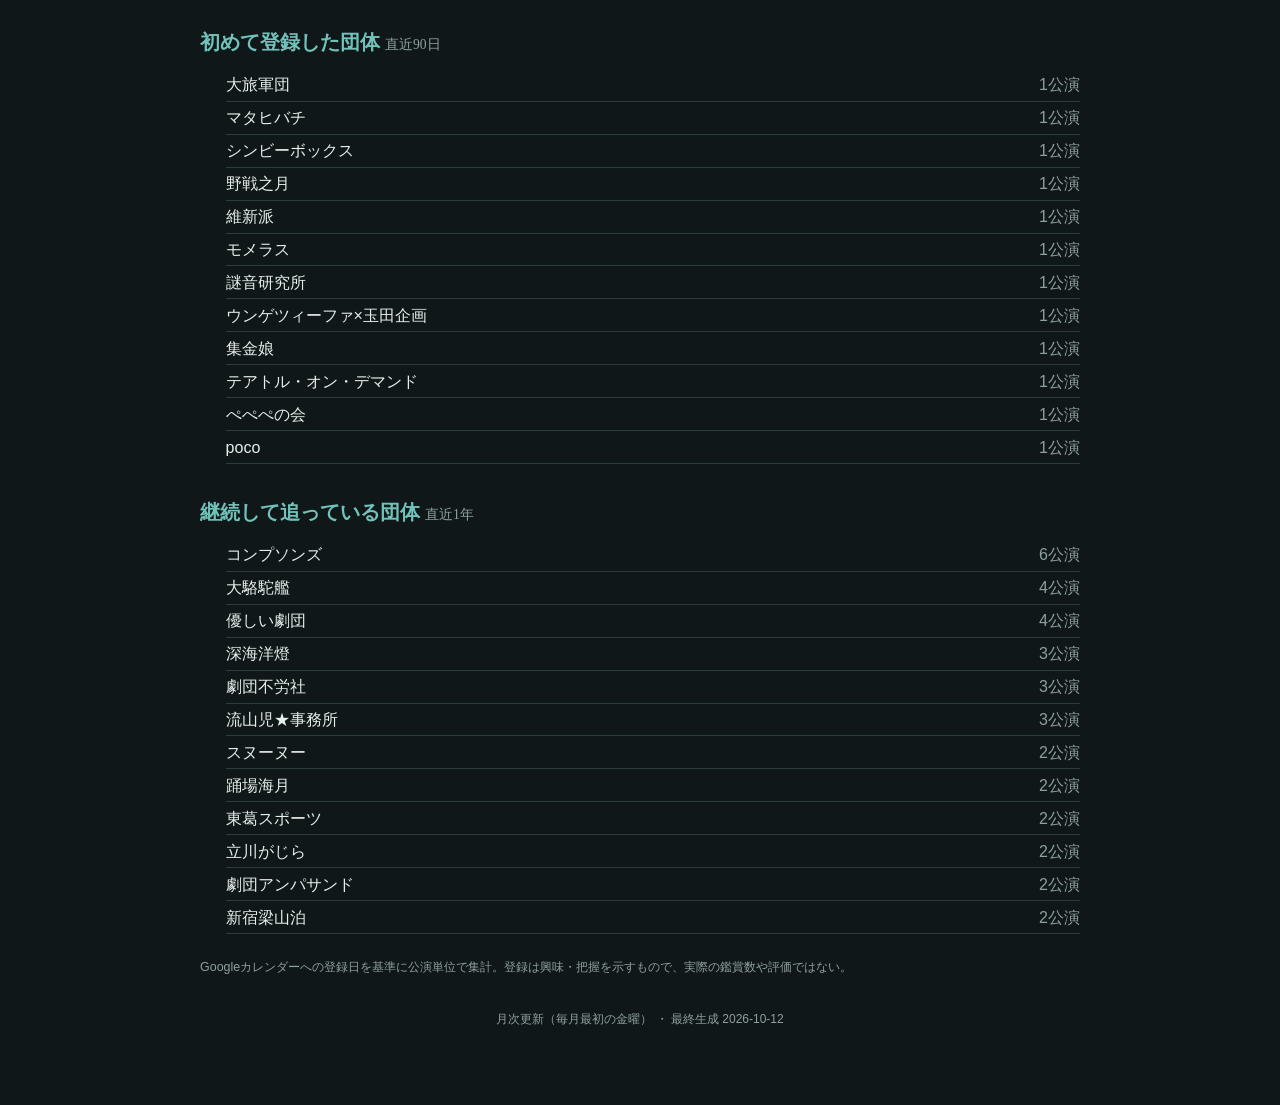
==== commit 4dba99aa: "Redesign hub and add tracked interests" ====
--- a/site/digest.html
+++ b/site/digest.html
@@ -6,20 +6,22 @@
 <title>傾向ダイジェスト ・ 松田観劇カレンダー</title>
 <link rel="stylesheet" href="assets/style.css">
 <link rel="manifest" href="manifest.json">
-<meta name="theme-color" content="#8a2f2f">
+<meta name="theme-color" content="#101719">
 <link rel="apple-touch-icon" href="assets/icons/apple-touch-icon.png">
 <link rel="icon" type="image/png" sizes="32x32" href="assets/icons/favicon-32.png">
 <script src="assets/register-sw.js" defer></script>
 </head>
 <body>
-<header>
-  <h1>傾向ダイジェスト</h1>
-  <p class="subtitle">登録データ全体の傾向分析</p>
-  <nav class="page-links">
-    <a class="page-link" href="./"><span class="pl-icon">🏠</span>カレンダー</a>
-    <a class="page-link" href="proposals.html"><span class="pl-icon">💡</span>おすすめ提案</a>
-  </nav>
+<header class="masthead">
+  <a class="brand" href="./"><span>松田観劇カレンダー</span><small>KANGEKI HUB</small></a>
+  <p class="subtitle">登録の変化から見る、いまの関心</p>
 </header>
+<nav class="site-nav" aria-label="メインナビゲーション">
+  <a href="./">予定</a>
+  <a href="proposals.html">提案</a>
+  <a href="follows.html">フォロー</a>
+  <a href="digest.html" aria-current="page">傾向</a>
+</nav>
 
 <main id="app">
   <p class="loading">読み込み中…</p>
@@ -27,7 +29,6 @@
 
 <footer>
   <p id="meta"></p>
-  <p class="foot-link"><a href="https://x.com/zooom_zooom_" target="_blank" rel="noopener">@zooom_zooom_ on X</a></p>
 </footer>
 
 <script src="assets/digest.js"></script>
--- a/site/assets/style.css
+++ b/site/assets/style.css
@@ -1,35 +1,64 @@
 /* サイトは常時ダーク表示固定（ライトモードは意図的に廃止済み） */
 :root {
-  --bg: #17161a;
-  --fg: #eceae6;
-  --muted: #9a958c;
-  --card: #201f24;
-  --border: #35333a;
-  --accent: #d98d8d;
-  --accent-soft: #3a2a2a;
-  --soon: #d9a24a;
+  --bg: #101719;
+  --fg: #e7efed;
+  --muted: #8ea09e;
+  --card: #162024;
+  --border: #2b3b3f;
+  --accent: #71c2ba;
+  --accent-soft: #183536;
+  --soon: #e0ae55;
+  --stage: #cc7392;
 }
 
 * { box-sizing: border-box; }
 
 body {
   margin: 0 auto;
-  max-width: 720px;
-  padding: 1.25rem 1rem 3rem;
+  max-width: 960px;
+  padding: 1.5rem clamp(1rem, 4vw, 2.5rem) 4rem;
   background: var(--bg);
   color: var(--fg);
-  font-family: "Hiragino Sans", "Hiragino Kaku Gothic ProN", "Noto Sans JP", sans-serif;
+  font-family: "Hiragino Kaku Gothic ProN", "Yu Gothic", "Noto Sans JP", sans-serif;
   line-height: 1.6;
 }
 
-header h1 {
+.masthead {
+  display: grid;
+  grid-template-columns: minmax(14rem, 1fr) minmax(16rem, 1.4fr);
+  align-items: end;
+  gap: 2rem;
+  padding: 0.4rem 0 1.25rem;
+  border-bottom: 1px solid var(--border);
+}
+
+.brand {
+  color: var(--fg);
+  text-decoration: none;
+  line-height: 1.15;
+}
+
+.brand span {
+  display: block;
+  font-family: "Yu Mincho", "Hiragino Mincho ProN", serif;
+  font-size: clamp(1.55rem, 4vw, 2.5rem);
+  font-weight: 600;
+  letter-spacing: 0.04em;
+}
+
+.brand small,
+.eyebrow {
+  display: block;
+  margin-top: 0.4rem;
+  color: var(--accent);
+  font-family: ui-monospace, SFMono-Regular, Menlo, monospace;
+  font-size: 0.68rem;
+  font-weight: 700;
+  letter-spacing: 0.16em;
+}
+
+.lead {
   margin: 0;
-  font-size: 1.4rem;
-  letter-spacing: 0.02em;
-}
-
-.lead {
-  margin: 0.4rem 0 0.5rem;
   font-size: 0.9rem;
   line-height: 1.7;
 }
@@ -40,10 +69,74 @@
 }
 
 .subtitle {
-  margin: 0.25rem 0 0.6rem;
-  color: var(--muted);
-  font-size: 0.85rem;
-}
+  margin: 0;
+  color: var(--muted);
+  font-size: 0.95rem;
+}
+
+.site-nav {
+  display: flex;
+  gap: 1.5rem;
+  margin: 0 0 1.5rem;
+  border-bottom: 1px solid var(--border);
+}
+
+.site-nav a {
+  position: relative;
+  padding: 0.75rem 0 0.65rem;
+  color: var(--muted);
+  font-size: 0.86rem;
+  font-weight: 700;
+  text-decoration: none;
+}
+
+.site-nav a[aria-current="page"] { color: var(--fg); }
+.site-nav a[aria-current="page"]::after {
+  position: absolute;
+  right: 0;
+  bottom: -1px;
+  left: 0;
+  height: 3px;
+  background: var(--accent);
+  content: "";
+}
+
+.pulse {
+  margin: 0 0 1.6rem;
+  border: 1px solid var(--border);
+  background: linear-gradient(110deg, #142326, #11191c 64%);
+}
+
+.pulse-head {
+  display: flex;
+  justify-content: space-between;
+  padding: 0.65rem 0.8rem;
+  color: var(--muted);
+  font: 0.68rem ui-monospace, SFMono-Regular, Menlo, monospace;
+  border-bottom: 1px solid var(--border);
+}
+
+.pulse-head .eyebrow { margin: 0; }
+.pulse-grid { display: grid; grid-template-columns: repeat(3, 1fr); }
+.pulse-grid a {
+  display: grid;
+  grid-template-columns: auto 1fr;
+  align-items: baseline;
+  column-gap: 0.7rem;
+  padding: 1rem;
+  color: var(--fg);
+  text-decoration: none;
+  border-right: 1px solid var(--border);
+}
+.pulse-grid a:last-child { border-right: 0; }
+.pulse-grid strong {
+  grid-row: 1 / 3;
+  color: var(--accent);
+  font: 600 clamp(1.8rem, 5vw, 2.7rem) "Yu Mincho", "Hiragino Mincho ProN", serif;
+  line-height: 1;
+}
+.pulse-grid span { font-size: 0.85rem; font-weight: 700; }
+.pulse-grid small { color: var(--muted); font-size: 0.68rem; }
 
 .page-links {
   display: flex;
@@ -84,8 +177,8 @@
   position: sticky;
   top: 0;
   z-index: 20;
-  margin: 0 -1rem 0.6rem;
-  padding: 0.55rem 1rem 0.5rem;
+  margin: 0 calc(clamp(1rem, 4vw, 2.5rem) * -1) 0.6rem;
+  padding: 0.55rem clamp(1rem, 4vw, 2.5rem) 0.5rem;
   background: color-mix(in srgb, var(--bg) 88%, transparent);
   backdrop-filter: saturate(140%) blur(8px);
   -webkit-backdrop-filter: saturate(140%) blur(8px);
@@ -116,8 +209,8 @@
   font-size: 0.92rem;
   white-space: nowrap;
   border: 1px solid var(--border);
-  border-radius: 999px;
-  background: var(--card);
+  border-radius: 2px;
+  background: transparent;
   color: var(--fg);
   cursor: pointer;
   transition: border-color 0.15s ease, background 0.15s ease, color 0.15s ease;
@@ -127,8 +220,8 @@
 
 .tab.active {
   border-color: var(--accent);
-  background: var(--accent-soft);
-  color: var(--accent);
+  background: var(--accent);
+  color: var(--bg);
   font-weight: 600;
 }
 
@@ -136,8 +229,8 @@
 .filter-disclosure {
   margin-bottom: 1rem;
   border: 1px solid var(--border);
-  border-radius: 10px;
-  background: var(--card);
+  border-radius: 2px;
+  background: transparent;
 }
 
 .filter-disclosure > summary {
@@ -243,14 +336,15 @@
   padding: 0.55rem 0.75rem;
   font-size: 1rem;
   border: 1px solid var(--border);
-  border-radius: 8px;
+  border-radius: 2px;
   background: var(--card);
   color: var(--fg);
 }
 
 h2.section {
-  margin: 1.5rem 0 0.5rem;
-  font-size: 1.05rem;
+  margin: 2rem 0 0.65rem;
+  font-family: "Yu Mincho", "Hiragino Mincho ProN", serif;
+  font-size: 1.25rem;
   color: var(--accent);
 }
 
@@ -271,12 +365,14 @@
 
 .card {
   position: relative;
-  background: var(--card);
-  border: 1px solid var(--border);
+  background: transparent;
+  border: 0;
+  border-top: 1px solid var(--border);
+  border-bottom: 1px solid transparent;
   border-left: 3px solid var(--border);
-  border-radius: 10px;
-  padding: 0.7rem 0.9rem;
-  margin-bottom: 0.6rem;
+  border-radius: 0;
+  padding: 0.85rem 1rem;
+  margin-bottom: 0;
   transition: transform 0.12s ease, box-shadow 0.12s ease, border-color 0.12s ease;
 }
 
@@ -294,13 +390,13 @@
 
 .card .title {
   font-weight: 600;
-  font-size: 1rem;
+  font-size: 1.02rem;
 }
 
 .card .title a {
   color: inherit;
   text-decoration: none;
-  border-bottom: 1px solid var(--accent);
+  border-bottom: 1px solid color-mix(in srgb, var(--accent) 55%, transparent);
 }
 
 .card .info {
@@ -611,3 +707,77 @@
   text-decoration: none;
   border-bottom: 1px solid var(--border);
 }
+
+.page-intro {
+  max-width: 42rem;
+  margin: 2.4rem 0 1.5rem;
+}
+
+.page-intro h1 {
+  margin: 0.35rem 0;
+  font: 600 clamp(1.7rem, 5vw, 2.6rem) "Yu Mincho", "Hiragino Mincho ProN", serif;
+}
+
+.page-intro p { margin: 0; color: var(--muted); }
+
+.follow-grid {
+  display: grid;
+  grid-template-columns: repeat(2, minmax(0, 1fr));
+  gap: 1px;
+  background: var(--border);
+  border: 1px solid var(--border);
+}
+
+.follow-card {
+  min-width: 0;
+  padding: 1.1rem;
+  background: var(--bg);
+}
+
+.follow-head {
+  display: flex;
+  align-items: center;
+  justify-content: space-between;
+  gap: 1rem;
+}
+
+.follow-head .eyebrow { margin: 0; }
+.watch-status {
+  color: var(--soon);
+  font: 0.72rem ui-monospace, SFMono-Regular, Menlo, monospace;
+}
+
+.follow-card h2 {
+  margin: 0.55rem 0 0.35rem;
+  font: 600 1.15rem "Yu Mincho", "Hiragino Mincho ProN", serif;
+}
+
+.follow-card h2 a { color: var(--fg); text-decoration-color: var(--accent); }
+.follow-card > p { margin: 0; color: var(--muted); font-size: 0.84rem; }
+.latest-note {
+  margin: 1rem 0;
+  padding-left: 0.75rem;
+  border-left: 2px solid var(--stage);
+  font-size: 0.82rem;
+}
+.latest-note > span {
+  display: block;
+  color: var(--muted);
+  font: 0.68rem ui-monospace, SFMono-Regular, Menlo, monospace;
+}
+.latest-note a, .follow-schedule a { color: var(--accent); }
+.follow-schedule { display: grid; gap: 0.35rem; font-size: 0.78rem; }
+.follow-schedule strong { color: var(--muted); font-size: 0.68rem; letter-spacing: 0.08em; }
+.follow-schedule a { display: flex; justify-content: space-between; gap: 0.75rem; }
+.follow-schedule span { flex: 0 0 auto; color: var(--muted); }
+.follow-empty { margin: 0; color: var(--muted); font-size: 0.78rem; }
+
+@media (max-width: 640px) {
+  .masthead { grid-template-columns: 1fr; gap: 0.65rem; }
+  .site-nav { justify-content: space-between; gap: 0.5rem; }
+  .site-nav a { flex: 1; text-align: center; }
+  .pulse-grid { grid-template-columns: 1fr; }
+  .pulse-grid a { border-right: 0; border-bottom: 1px solid var(--border); }
+  .pulse-grid a:last-child { border-bottom: 0; }
+  .follow-grid { grid-template-columns: 1fr; }
+}
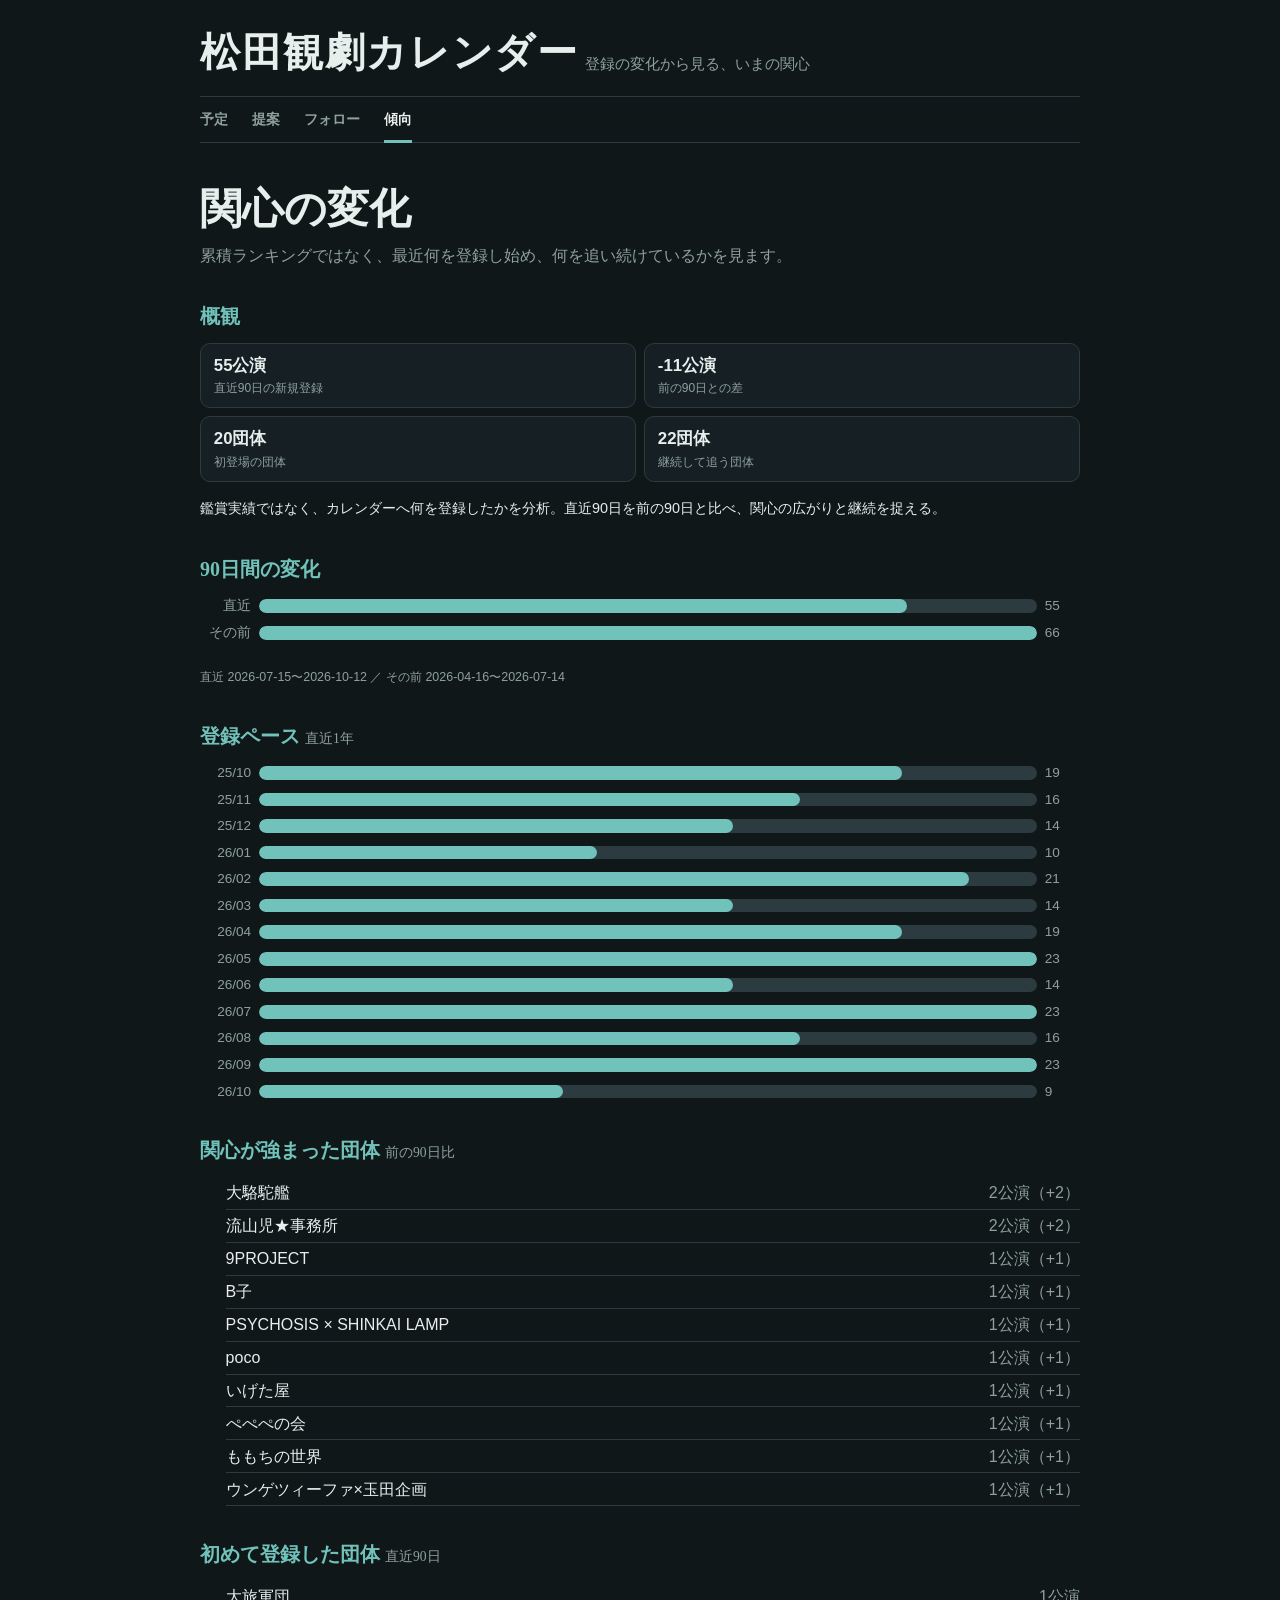
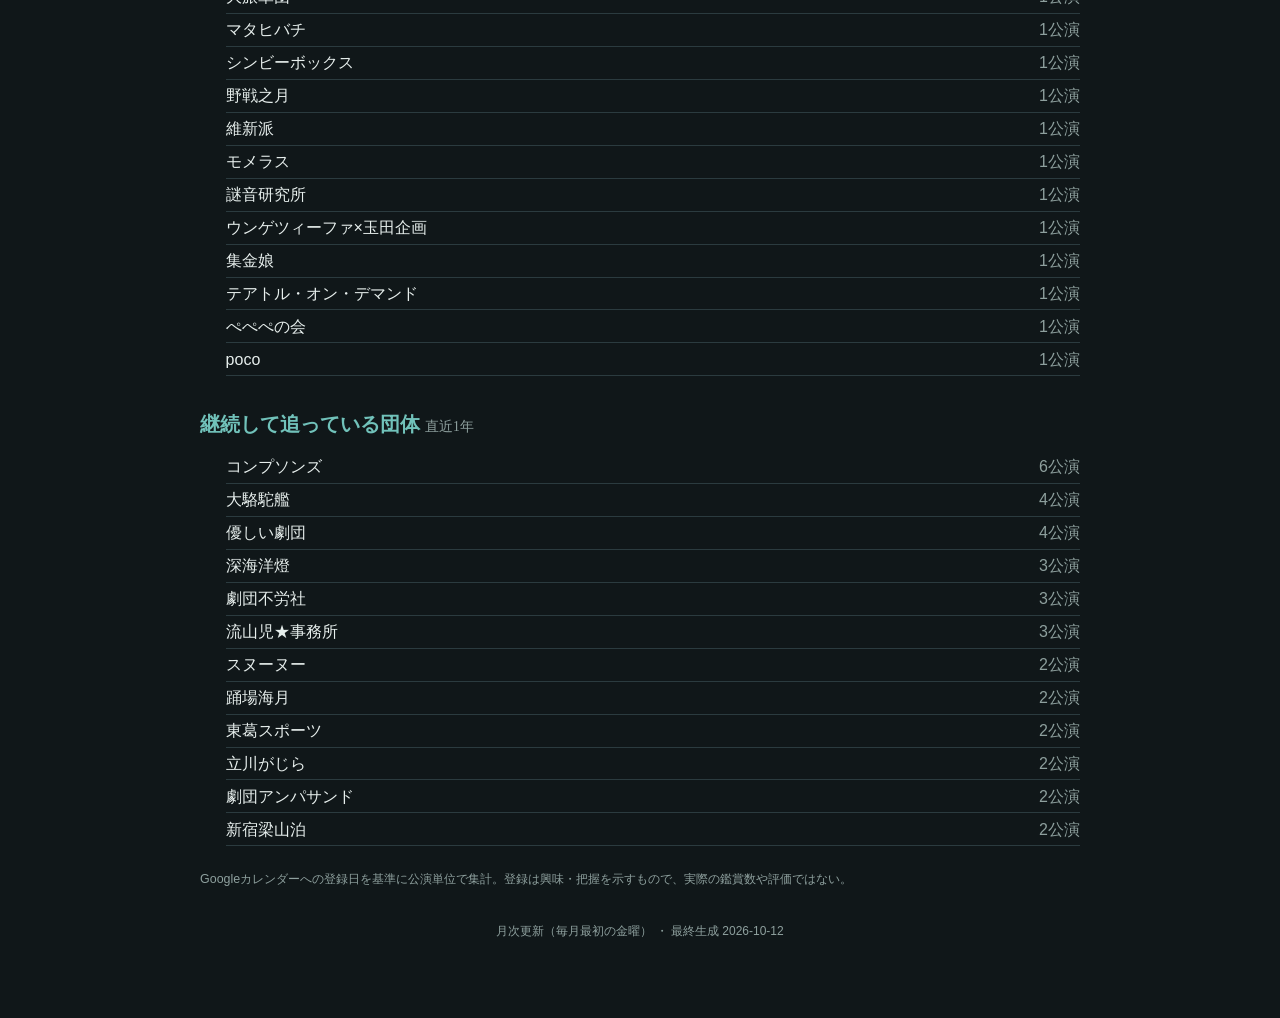
==== commit 1758ce9d: "Remove decorative English labels" ====
--- a/site/digest.html
+++ b/site/digest.html
@@ -13,7 +13,7 @@
 </head>
 <body>
 <header class="masthead">
-  <a class="brand" href="./"><span>松田観劇カレンダー</span><small>KANGEKI HUB</small></a>
+  <a class="brand" href="./"><span>松田観劇カレンダー</span></a>
   <p class="subtitle">登録の変化から見る、いまの関心</p>
 </header>
 <nav class="site-nav" aria-label="メインナビゲーション">
--- a/site/assets/style.css
+++ b/site/assets/style.css
@@ -44,9 +44,9 @@
   font-size: clamp(1.55rem, 4vw, 2.5rem);
   font-weight: 600;
   letter-spacing: 0.04em;
-}
-
-.brand small,
+  word-break: keep-all;
+}
+
 .eyebrow {
   display: block;
   margin-top: 0.4rem;
@@ -116,7 +116,6 @@
   border-bottom: 1px solid var(--border);
 }
 
-.pulse-head .eyebrow { margin: 0; }
 .pulse-grid { display: grid; grid-template-columns: repeat(3, 1fr); }
 .pulse-grid a {
   display: grid;
@@ -389,8 +388,28 @@
 .card.status-soon { border-left-color: var(--soon); }
 
 .card .title {
+  display: flex;
+  align-items: baseline;
+  flex-wrap: wrap;
+  gap: 0.25rem 0.5rem;
   font-weight: 600;
   font-size: 1.02rem;
+  line-break: strict;
+  text-wrap: pretty;
+}
+
+.proposal-title {
+  display: flex;
+  align-items: flex-start;
+  gap: 0.65rem;
+}
+
+.proposal-number {
+  flex: 0 0 auto;
+  margin-top: 0.18rem;
+  color: var(--accent);
+  font: 700 0.72rem/1.2 ui-monospace, "SFMono-Regular", Consolas, monospace;
+  letter-spacing: 0.05em;
 }
 
 .card .title a {
@@ -400,14 +419,50 @@
 }
 
 .card .info {
+  display: flex;
+  align-items: baseline;
+  flex-wrap: wrap;
+  gap: 0.15rem 0.55rem;
   margin-top: 0.2rem;
   font-size: 0.85rem;
   color: var(--muted);
 }
 
+.card .info > * { min-width: 0; }
+.card .info > :not(.chip) + :not(.chip)::before { margin-right: 0.55rem; color: var(--border); content: "・"; }
+
+.ticketing {
+  display: flex;
+  flex-wrap: wrap;
+  gap: 0.35rem;
+  margin-top: 0.55rem;
+}
+
+.ticket-stage {
+  display: inline-flex;
+  gap: 0.4rem;
+  align-items: baseline;
+  padding: 0.2rem 0.55rem;
+  border: 1px solid color-mix(in srgb, var(--accent) 55%, var(--border));
+  color: var(--fg);
+  font-size: 0.76rem;
+  text-decoration: none;
+}
+
+.ticket-stage span { color: var(--muted); }
+.ticket-stage strong { color: var(--accent); font-weight: 650; }
+.ticket-stage.is-upcoming strong { color: var(--soon); }
+.ticket-stage.is-sold-out,
+.ticket-stage.is-cancelled { border-color: var(--border); }
+.ticket-stage.is-sold-out strong,
+.ticket-stage.is-cancelled strong { color: var(--muted); }
+
+a.ticket-stage:hover,
+a.ticket-stage:focus-visible { border-color: var(--accent); }
+
 .badge {
   display: inline-block;
-  margin-left: 0.5rem;
+  margin-left: 0;
   padding: 0 0.45rem;
   font-size: 0.75rem;
   border-radius: 999px;
@@ -435,7 +490,7 @@
 
 .chip {
   display: inline-block;
-  margin-left: 0.6rem;
+  margin-left: 0;
   padding: 0 0.5rem;
   font-size: 0.75rem;
   border: 1px solid var(--border);
@@ -716,6 +771,8 @@
 .page-intro h1 {
   margin: 0.35rem 0;
   font: 600 clamp(1.7rem, 5vw, 2.6rem) "Yu Mincho", "Hiragino Mincho ProN", serif;
+  line-break: strict;
+  text-wrap: balance;
 }
 
 .page-intro p { margin: 0; color: var(--muted); }
@@ -750,6 +807,8 @@
 .follow-card h2 {
   margin: 0.55rem 0 0.35rem;
   font: 600 1.15rem "Yu Mincho", "Hiragino Mincho ProN", serif;
+  line-break: strict;
+  text-wrap: pretty;
 }
 
 .follow-card h2 a { color: var(--fg); text-decoration-color: var(--accent); }
